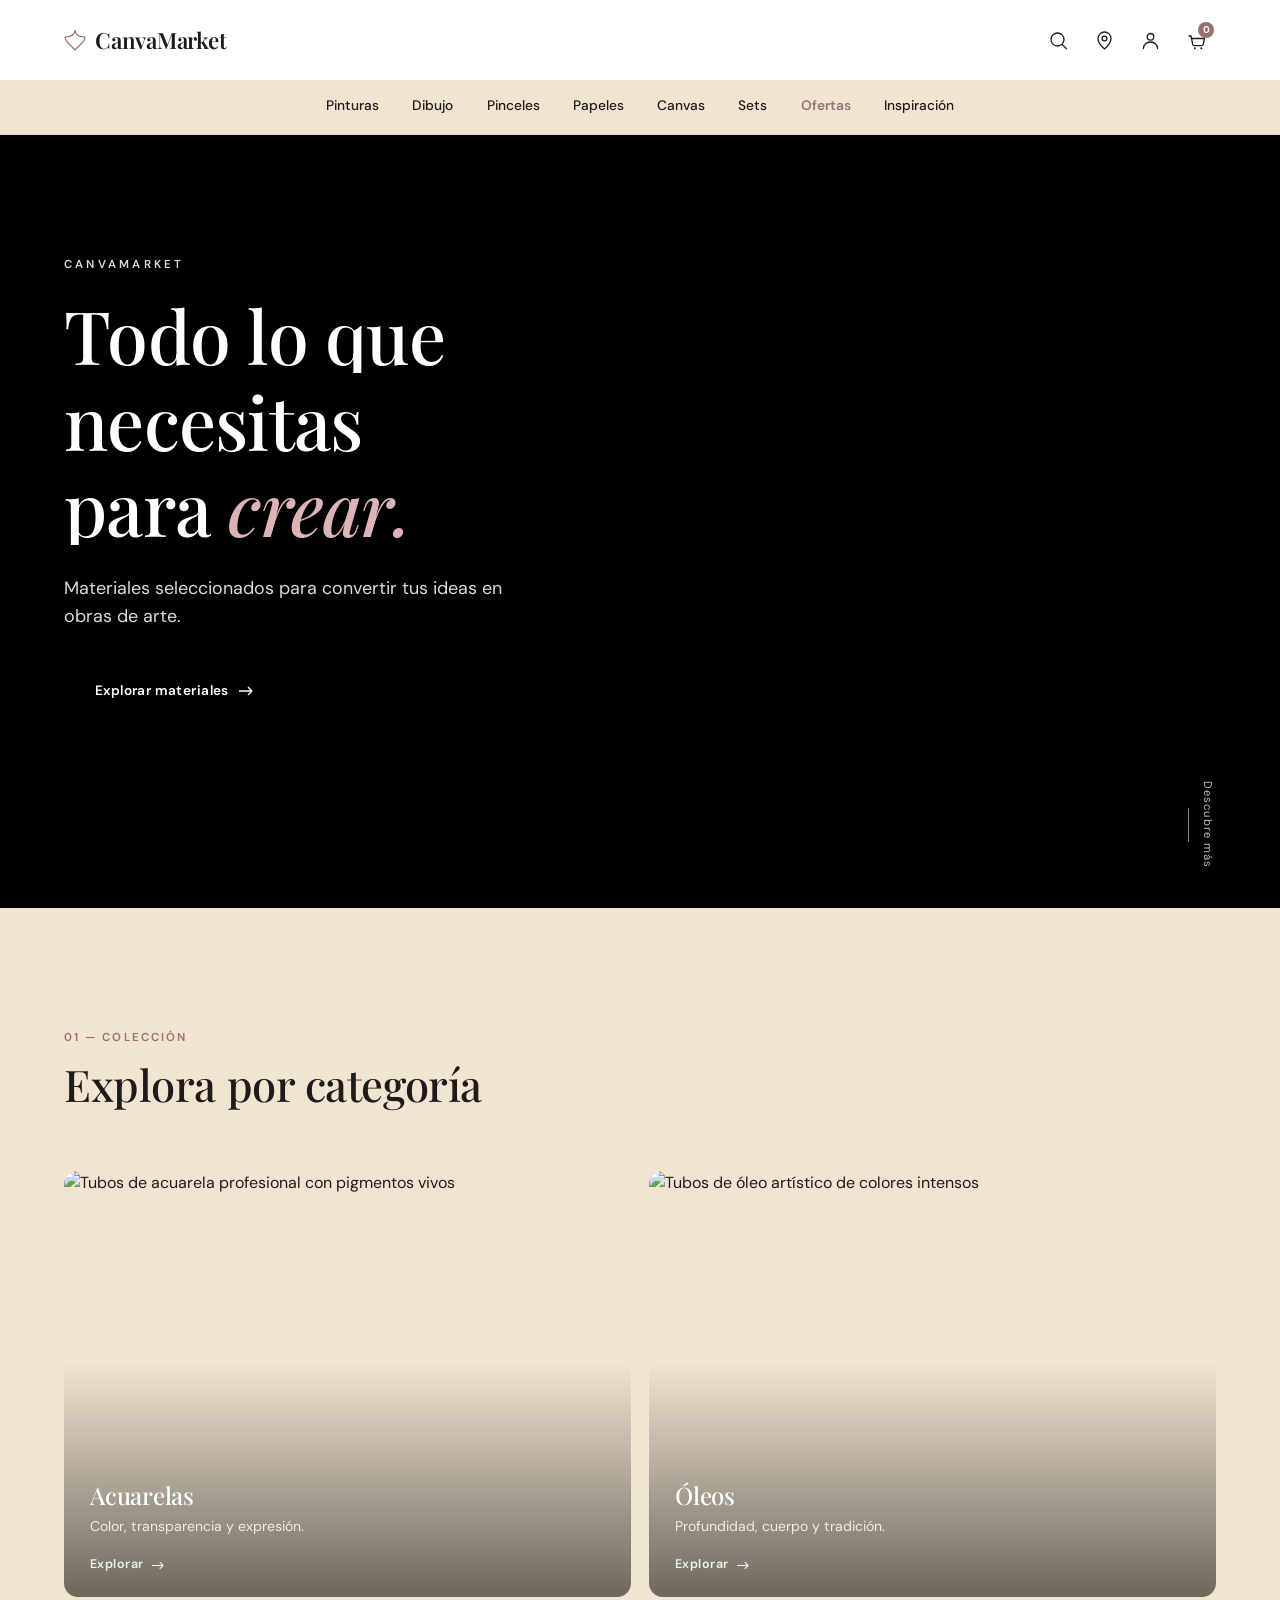
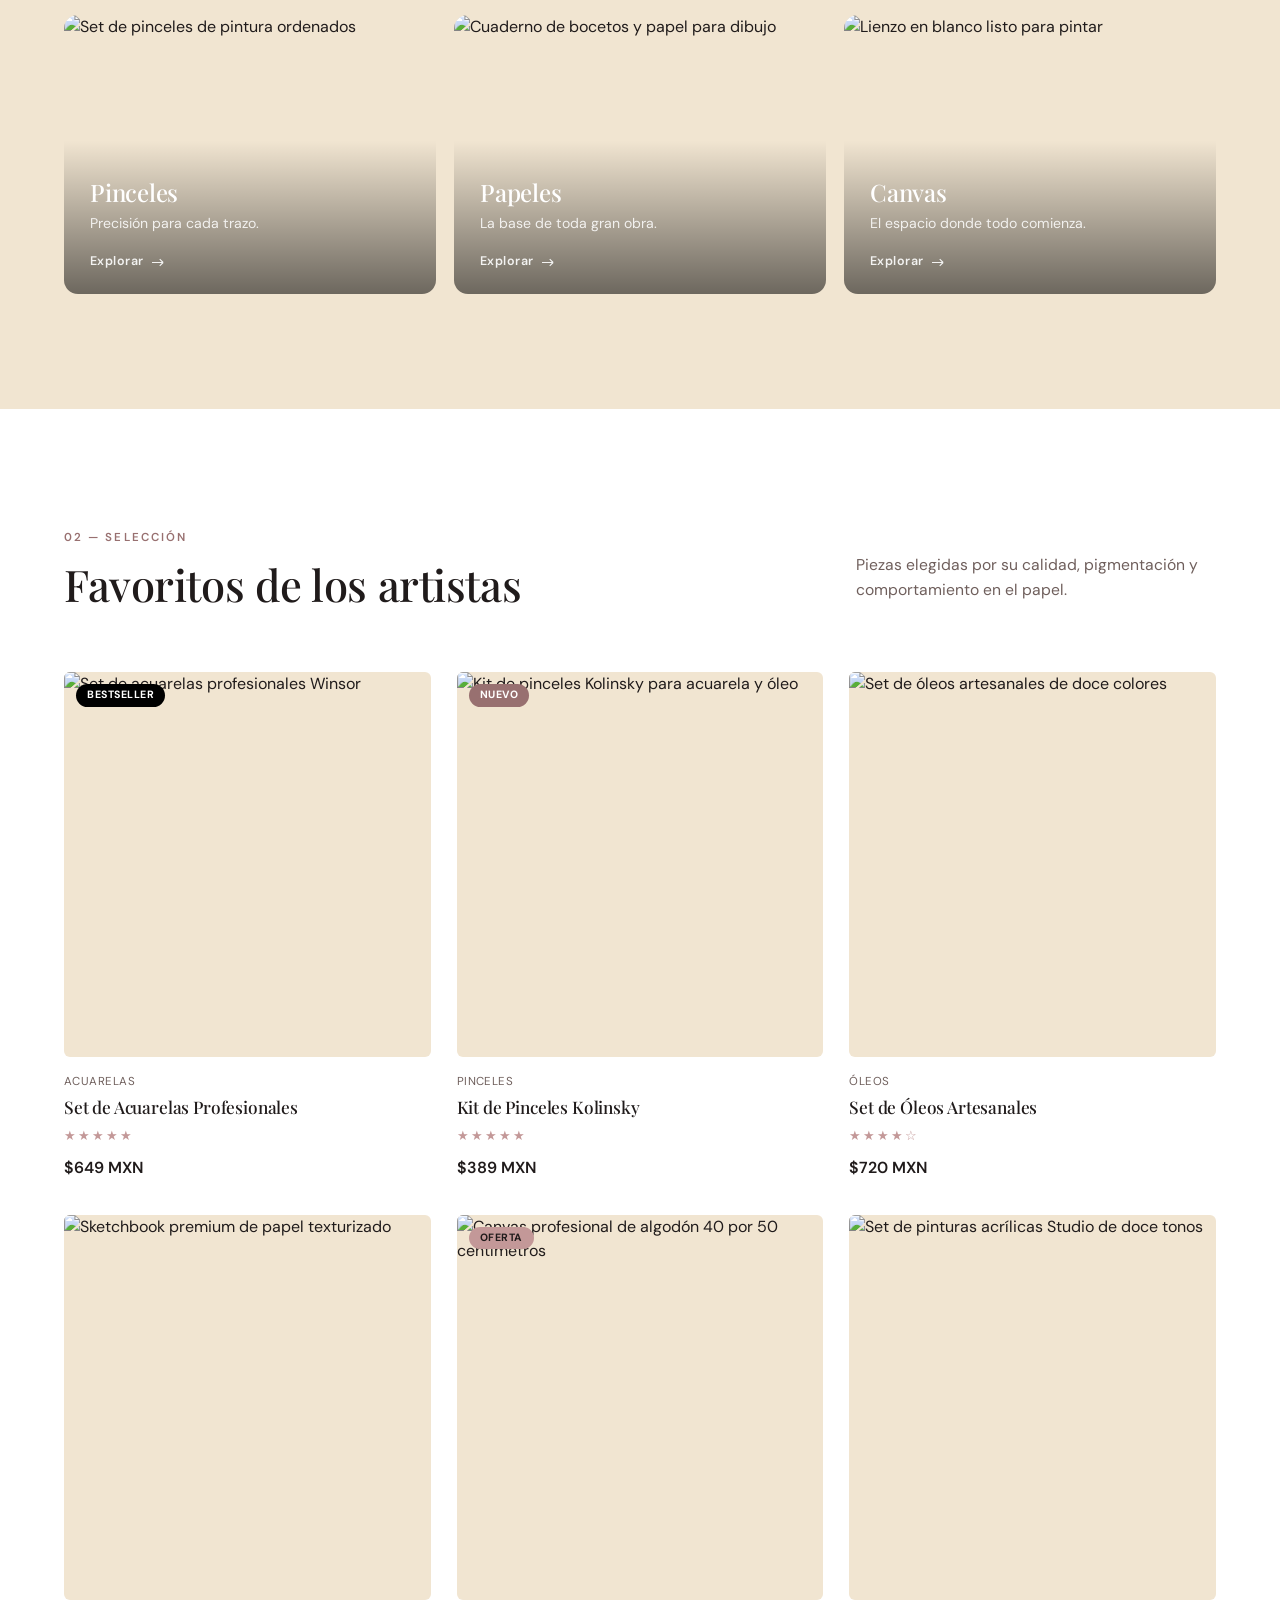
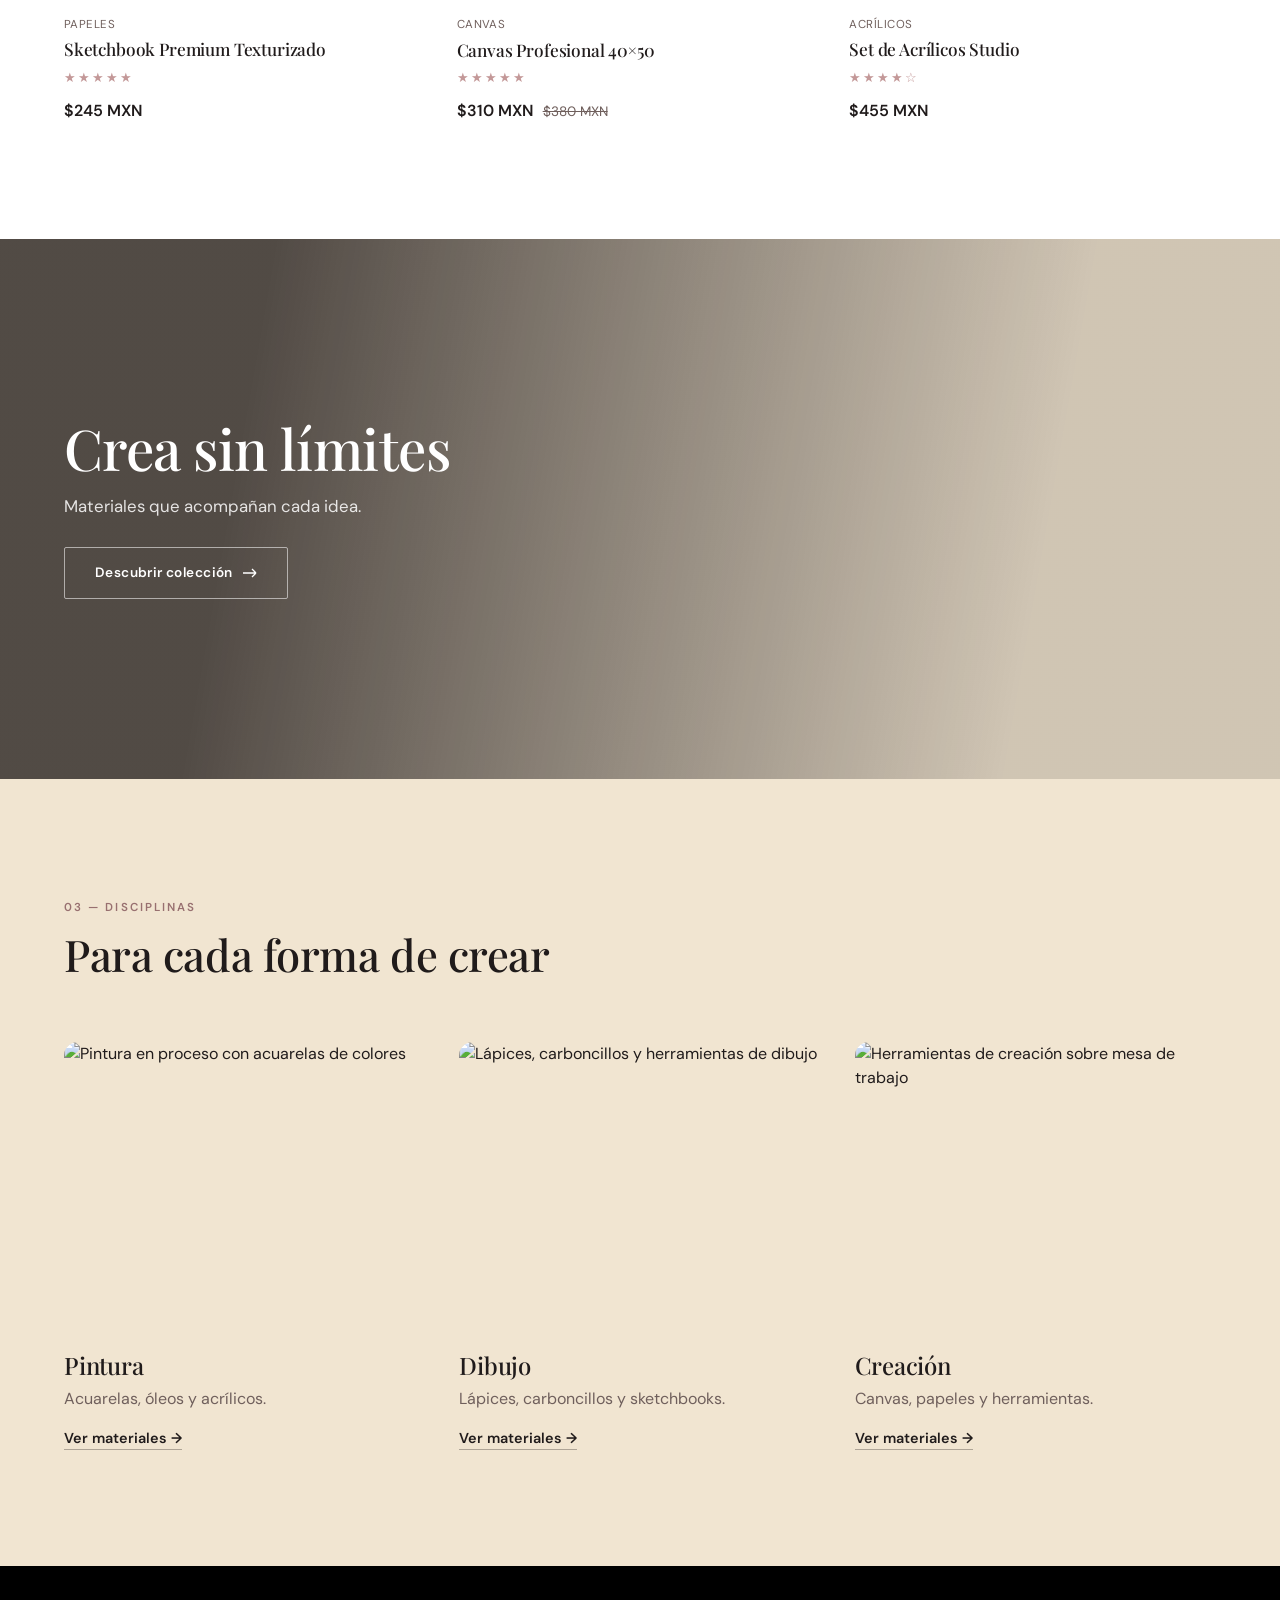
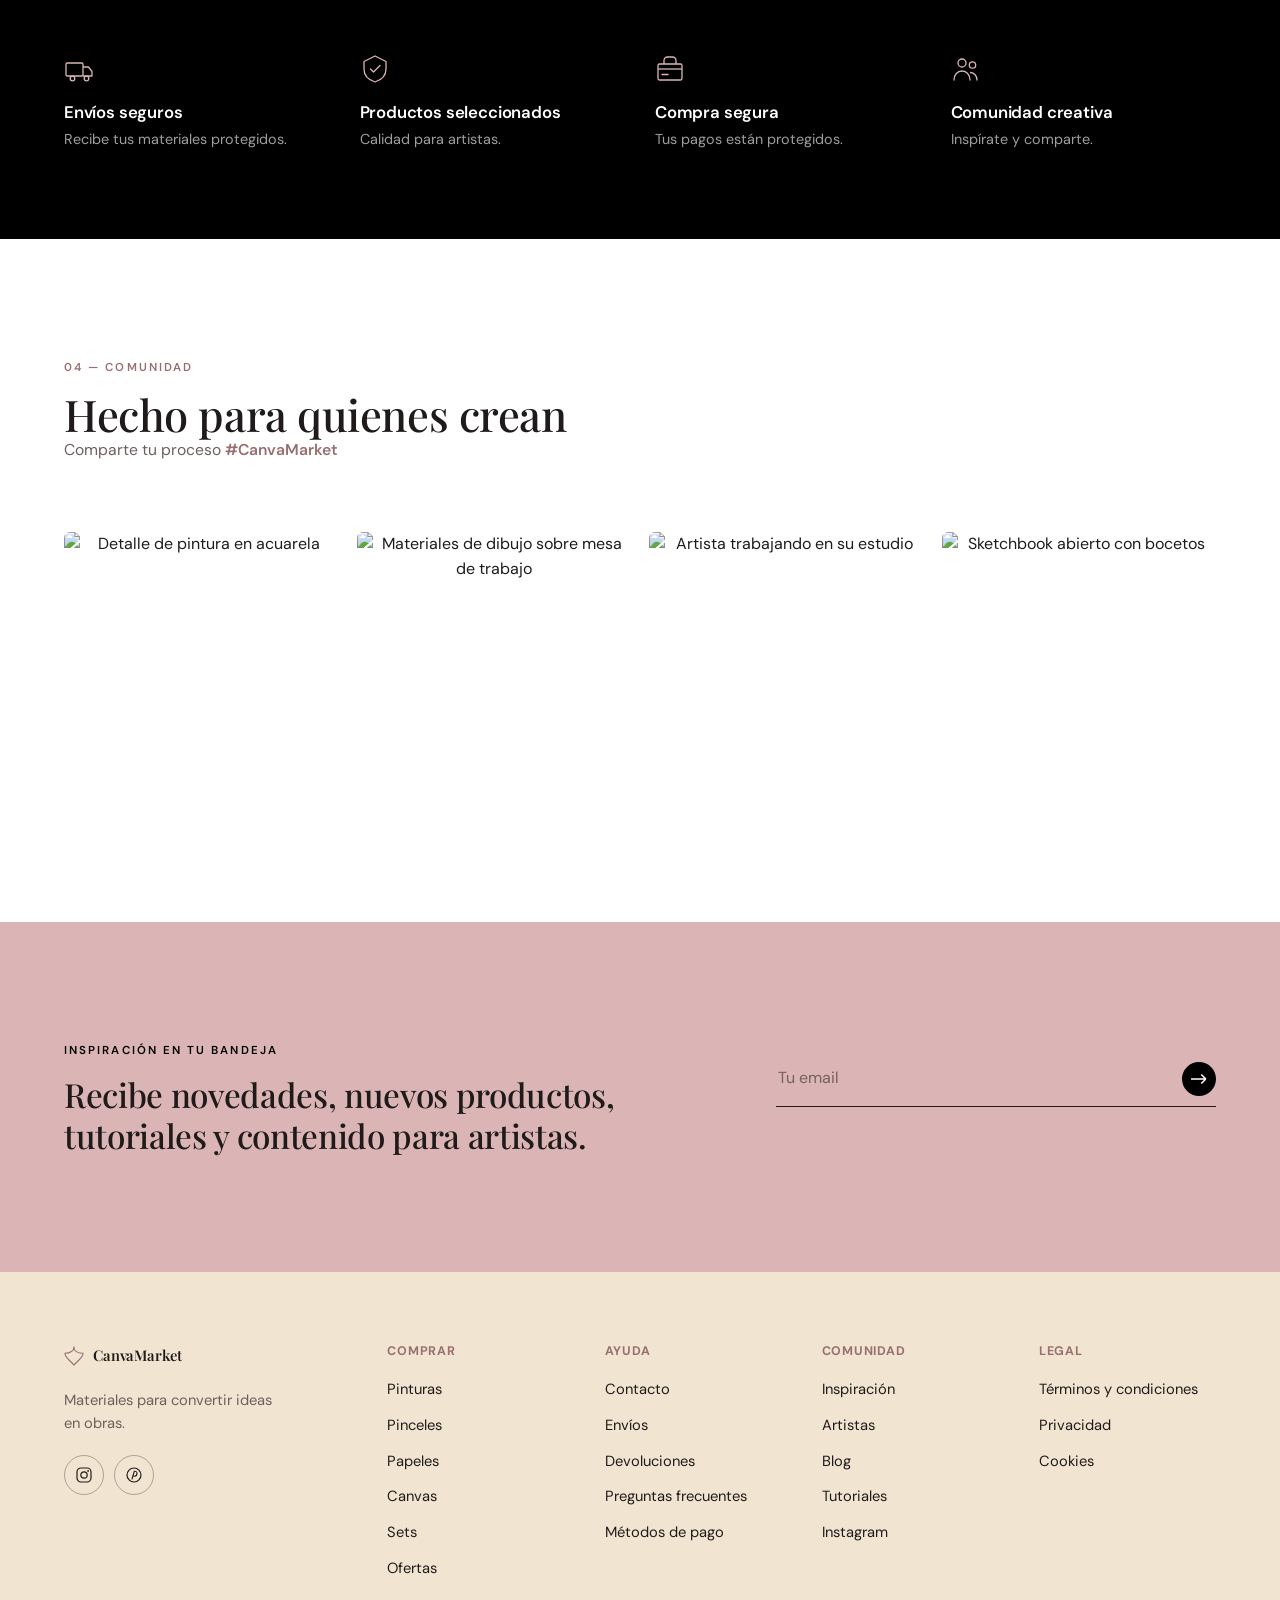
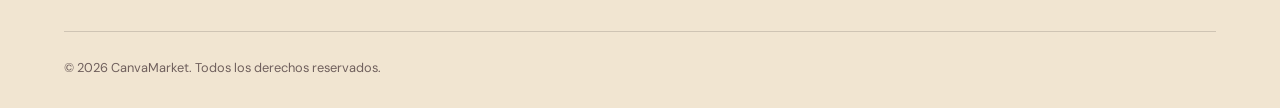
==== templates/html/index.html @ b33f665f "sql" ====
<!DOCTYPE html>
<html lang="es">
<head>
<meta charset="UTF-8">
<meta name="viewport" content="width=device-width, initial-scale=1.0">
<title>CanvaMarket — Materiales para artistas</title>
<meta name="description" content="CanvaMarket, materiales seleccionados para pintores, ilustradores y creativos. Acuarelas, óleos, acrílicos, pinceles, papeles y canvas.">

<link rel="preconnect" href="https://fonts.googleapis.com">
<link rel="preconnect" href="https://fonts.gstatic.com" crossorigin>
<link href="https://fonts.googleapis.com/css2?family=DM+Sans:ital,wght@0,400;0,500;0,600;0,700;1,400&family=Playfair+Display:ital,wght@0,400;0,500;0,600;0,700;1,500&display=swap" rel="stylesheet">
<link rel="preconnect" href="https://images.unsplash.com">

<link rel="stylesheet" href="/static/css/bootstrap.min.css">
<link rel="stylesheet" href="/static/css/all.min.css">
<link rel="stylesheet" href="style.css">

</head>
<body>

<a class="skip-link" href="#main">Saltar al contenido</a>

<!-- ============ HEADER ============ -->
<header class="site-header" id="siteHeader">
  <div class="topbar">
    <div class="container topbar__inner">
      <button class="hamburger" id="hamburgerBtn" aria-label="Abrir menú de navegación" aria-expanded="false" aria-controls="mobileNav">
        <span></span><span></span><span></span>
      </button>

      <a href="#top" class="logo" aria-label="CanvaMarket, ir al inicio">
        <span class="logo__mark" aria-hidden="true">
          <svg width="22" height="22" viewBox="0 0 22 22" fill="none" xmlns="http://www.w3.org/2000/svg">
            <path d="M11 1C11 6 6 8 1 8C1 13 6 15 11 21C16 15 21 13 21 8C16 8 11 6 11 1Z" stroke="currentColor" stroke-width="1.2" stroke-linejoin="round"/>
          </svg>
        </span>
        <span class="logo__text">CanvaMarket</span>
      </a>

      <div class="topbar__actions">
        <button class="icon-btn" id="searchToggle" aria-label="Buscar" aria-expanded="false" aria-controls="searchBar">
          <svg width="19" height="19" viewBox="0 0 19 19" fill="none" xmlns="http://www.w3.org/2000/svg" aria-hidden="true"><circle cx="8.5" cy="8.5" r="6.5" stroke="currentColor" stroke-width="1.3"/><line x1="13.3" y1="13.6" x2="17.5" y2="17.8" stroke="currentColor" stroke-width="1.3" stroke-linecap="round"/></svg>
        </button>
        <button class="icon-btn icon-btn--desktop-only" aria-label="Tiendas cercanas">
          <svg width="19" height="19" viewBox="0 0 19 19" fill="none" xmlns="http://www.w3.org/2000/svg" aria-hidden="true"><path d="M9.5 18C9.5 18 16 12.4 16 7.5C16 3.9 13.1 1 9.5 1C5.9 1 3 3.9 3 7.5C3 12.4 9.5 18 9.5 18Z" stroke="currentColor" stroke-width="1.3"/><circle cx="9.5" cy="7.5" r="2.4" stroke="currentColor" stroke-width="1.3"/></svg>
        </button>
        <button class="icon-btn" aria-label="Mi cuenta">
          <svg width="19" height="19" viewBox="0 0 19 19" fill="none" xmlns="http://www.w3.org/2000/svg" aria-hidden="true"><circle cx="9.5" cy="5.8" r="3.3" stroke="currentColor" stroke-width="1.3"/><path d="M2.5 17.5C2.5 13.6 5.6 11 9.5 11C13.4 11 16.5 13.6 16.5 17.5" stroke="currentColor" stroke-width="1.3" stroke-linecap="round"/></svg>
        </button>
        <button class="icon-btn icon-btn--cart" id="cartBtn" aria-label="Carrito de compras, 0 productos">
          <svg width="19" height="19" viewBox="0 0 19 19" fill="none" xmlns="http://www.w3.org/2000/svg" aria-hidden="true"><path d="M2 5H4L5.7 13.4C5.85 14.15 6.5 14.7 7.28 14.7H14.6C15.35 14.7 16 14.17 16.17 13.44L17.5 7.5H4.6" stroke="currentColor" stroke-width="1.3" stroke-linecap="round" stroke-linejoin="round"/><circle cx="7.8" cy="17.3" r="1" fill="currentColor"/><circle cx="14.3" cy="17.3" r="1" fill="currentColor"/></svg>
          <span class="cart-badge" id="cartBadge">0</span>
        </button>
      </div>
    </div>

    <div class="search-bar" id="searchBar">
      <div class="container">
        <form role="search" class="search-bar__form">
          <svg width="17" height="17" viewBox="0 0 19 19" fill="none" xmlns="http://www.w3.org/2000/svg" aria-hidden="true"><circle cx="8.5" cy="8.5" r="6.5" stroke="currentColor" stroke-width="1.3"/><line x1="13.3" y1="13.6" x2="17.5" y2="17.8" stroke="currentColor" stroke-width="1.3" stroke-linecap="round"/></svg>
          <input type="search" placeholder="Buscar acuarelas, pinceles, sketchbooks…" aria-label="Buscar productos">
        </form>
      </div>
    </div>
  </div>

  <nav class="main-nav" aria-label="Navegación principal">
    <div class="container main-nav__inner">
      <ul class="main-nav__list">
        <li><a href="#categorias" class="nav-link">Pinturas</a></li>
        <li><a href="#formas" class="nav-link">Dibujo</a></li>
        <li><a href="#productos" class="nav-link">Pinceles</a></li>
        <li><a href="#formas" class="nav-link">Papeles</a></li>
        <li><a href="#categorias" class="nav-link">Canvas</a></li>
        <li><a href="#productos" class="nav-link">Sets</a></li>
        <li><a href="#productos" class="nav-link nav-link--accent">Ofertas</a></li>
        <li><a href="#comunidad" class="nav-link">Inspiración</a></li>
      </ul>
    </div>
  </nav>
</header>

<!-- ============ MOBILE NAV ============ -->
<div class="mobile-nav" id="mobileNav" aria-hidden="true">
  <div class="mobile-nav__header">
    <a href="#top" class="logo logo--mobile">
      <span class="logo__mark" aria-hidden="true">
        <svg width="20" height="20" viewBox="0 0 22 22" fill="none" xmlns="http://www.w3.org/2000/svg"><path d="M11 1C11 6 6 8 1 8C1 13 6 15 11 21C16 15 21 13 21 8C16 8 11 6 11 1Z" stroke="currentColor" stroke-width="1.2" stroke-linejoin="round"/></svg>
      </span>
      <span class="logo__text">CanvaMarket</span>
    </a>
    <button class="icon-btn" id="mobileNavClose" aria-label="Cerrar menú">
      <svg width="18" height="18" viewBox="0 0 18 18" fill="none" xmlns="http://www.w3.org/2000/svg" aria-hidden="true"><line x1="1" y1="1" x2="17" y2="17" stroke="currentColor" stroke-width="1.4"/><line x1="17" y1="1" x2="1" y2="17" stroke="currentColor" stroke-width="1.4"/></svg>
    </button>
  </div>
  <ul class="mobile-nav__list">
    <li><a href="#categorias">Pinturas</a></li>
    <li><a href="#formas">Dibujo</a></li>
    <li><a href="#productos">Pinceles</a></li>
    <li><a href="#formas">Papeles</a></li>
    <li><a href="#categorias">Canvas</a></li>
    <li><a href="#productos">Sets</a></li>
    <li><a href="#productos">Ofertas</a></li>
    <li><a href="#comunidad">Inspiración</a></li>
  </ul>
  <div class="mobile-nav__footer">
    <a href="#" class="icon-text-link">Mi cuenta</a>
    <a href="#" class="icon-text-link">Tiendas</a>
  </div>
</div>
<div class="mobile-nav-overlay" id="mobileNavOverlay"></div>

<main id="main">

  <!-- ============ HERO ============ -->
  <section class="hero" id="top" aria-label="Presentación">
    <div class="hero__media" id="heroMedia">
      <img
        id="heroImg"
        src="https://images.unsplash.com/photo-1513364776144-60967b0f800f?q=80&w=1600&auto=format&fit=crop"
        alt="Paleta de acuarelas profesionales con pigmentos de colores"
        loading="eager"
        fetchpriority="high">
      <div class="hero__media-overlay"></div>
    </div>

    <div class="hero__content">
      <span class="eyebrow reveal-item" data-reveal="1">CANVAMARKET</span>
      <h1 class="hero__title">
        <span class="reveal-word">Todo</span> <span class="reveal-word">lo</span> <span class="reveal-word">que</span> <span class="reveal-word">necesitas</span><br>
        <span class="reveal-word">para</span> <span class="reveal-word reveal-word--accent">crear.</span>
      </h1>
      <p class="hero__desc reveal-item" data-reveal="2">Materiales seleccionados para convertir tus ideas en obras de arte.</p>
      <a href="#productos" class="btn btn--primary reveal-item" data-reveal="3">
        Explorar materiales
        <svg width="14" height="10" viewBox="0 0 14 10" fill="none" xmlns="http://www.w3.org/2000/svg" aria-hidden="true"><path d="M0 5H13M13 5L9 1M13 5L9 9" stroke="currentColor" stroke-width="1.3"/></svg>
      </a>
    </div>

    <div class="hero__scroll-cue" aria-hidden="true">
      <span></span>
      <p>Descubre más</p>
    </div>
  </section>

  <!-- ============ CATEGORÍAS ============ -->
  <section class="categories" id="categorias" aria-labelledby="categories-title">
    <div class="container">
      <div class="section-heading reveal-on-scroll">
        <span class="section-eyebrow">01 — Colección</span>
        <h2 id="categories-title" class="section-title">Explora por categoría</h2>
      </div>

      <div class="categories-grid">
        <a href="#productos" class="category-card category-card--large reveal-on-scroll">
          <img src="https://images.unsplash.com/photo-1541961017774-22349e4a1262?q=80&w=1200&auto=format&fit=crop" alt="Tubos de acuarela profesional con pigmentos vivos" loading="lazy" decoding="async">
          <div class="category-card__content">
            <h3>Acuarelas</h3>
            <p>Color, transparencia y expresión.</p>
            <span class="category-card__link">Explorar <svg width="12" height="9" viewBox="0 0 14 10" fill="none" xmlns="http://www.w3.org/2000/svg" aria-hidden="true"><path d="M0 5H13M13 5L9 1M13 5L9 9" stroke="currentColor" stroke-width="1.3"/></svg></span>
          </div>
        </a>

        <a href="#productos" class="category-card category-card--large reveal-on-scroll">
          <img src="https://images.unsplash.com/photo-1587614382346-4ec70e388b28?q=80&w=1200&auto=format&fit=crop" alt="Tubos de óleo artístico de colores intensos" loading="lazy" decoding="async">
          <div class="category-card__content">
            <h3>Óleos</h3>
            <p>Profundidad, cuerpo y tradición.</p>
            <span class="category-card__link">Explorar <svg width="12" height="9" viewBox="0 0 14 10" fill="none" xmlns="http://www.w3.org/2000/svg" aria-hidden="true"><path d="M0 5H13M13 5L9 1M13 5L9 9" stroke="currentColor" stroke-width="1.3"/></svg></span>
          </div>
        </a>

        <a href="#productos" class="category-card category-card--small reveal-on-scroll">
          <img src="https://images.unsplash.com/photo-1519681393784-d120267933ba?q=80&w=900&auto=format&fit=crop" alt="Set de pinceles de pintura ordenados" loading="lazy" decoding="async">
          <div class="category-card__content">
            <h3>Pinceles</h3>
            <p>Precisión para cada trazo.</p>
            <span class="category-card__link">Explorar <svg width="12" height="9" viewBox="0 0 14 10" fill="none" xmlns="http://www.w3.org/2000/svg" aria-hidden="true"><path d="M0 5H13M13 5L9 1M13 5L9 9" stroke="currentColor" stroke-width="1.3"/></svg></span>
          </div>
        </a>

        <a href="#productos" class="category-card category-card--small reveal-on-scroll">
          <img src="https://images.unsplash.com/photo-1544967082-d9d25d867d66?q=80&w=900&auto=format&fit=crop" alt="Cuaderno de bocetos y papel para dibujo" loading="lazy" decoding="async">
          <div class="category-card__content">
            <h3>Papeles</h3>
            <p>La base de toda gran obra.</p>
            <span class="category-card__link">Explorar <svg width="12" height="9" viewBox="0 0 14 10" fill="none" xmlns="http://www.w3.org/2000/svg" aria-hidden="true"><path d="M0 5H13M13 5L9 1M13 5L9 9" stroke="currentColor" stroke-width="1.3"/></svg></span>
          </div>
        </a>

        <a href="#productos" class="category-card category-card--small reveal-on-scroll">
          <img src="https://images.unsplash.com/photo-1547333590-47fae5f58d21?q=80&w=900&auto=format&fit=crop" alt="Lienzo en blanco listo para pintar" loading="lazy" decoding="async">
          <div class="category-card__content">
            <h3>Canvas</h3>
            <p>El espacio donde todo comienza.</p>
            <span class="category-card__link">Explorar <svg width="12" height="9" viewBox="0 0 14 10" fill="none" xmlns="http://www.w3.org/2000/svg" aria-hidden="true"><path d="M0 5H13M13 5L9 1M13 5L9 9" stroke="currentColor" stroke-width="1.3"/></svg></span>
          </div>
        </a>
      </div>
    </div>
  </section>

  <!-- ============ PRODUCTOS DESTACADOS ============ -->
  <section class="featured" id="productos" aria-labelledby="featured-title">
    <div class="container">
      <div class="section-heading section-heading--split reveal-on-scroll">
        <div>
          <span class="section-eyebrow">02 — Selección</span>
          <h2 id="featured-title" class="section-title">Favoritos de los artistas</h2>
        </div>
        <p class="section-heading__desc">Piezas elegidas por su calidad, pigmentación y comportamiento en el papel.</p>
      </div>

      <ul class="product-grid" id="productGrid">

        <li class="product-card reveal-on-scroll">
          <div class="product-card__media">
            <span class="badge badge--bestseller">Bestseller</span>
            <img src="https://images.unsplash.com/photo-1513364776144-60967b0f800f?q=80&w=900&auto=format&fit=crop" alt="Set de acuarelas profesionales Winsor" loading="lazy" decoding="async">
            <button class="btn-add" data-product="Set de Acuarelas Profesionales" data-price="649">
              Agregar al carrito
            </button>
          </div>
          <div class="product-card__body">
            <span class="product-card__category">Acuarelas</span>
            <h3 class="product-card__name">Set de Acuarelas Profesionales</h3>
            <div class="product-card__rating" aria-label="Calificación 5 de 5">★★★★★</div>
            <div class="product-card__price">
              <span class="price">$649 MXN</span>
            </div>
          </div>
        </li>

        <li class="product-card reveal-on-scroll">
          <div class="product-card__media">
            <span class="badge badge--new">Nuevo</span>
            <img src="https://images.unsplash.com/photo-1519681393784-d120267933ba?q=80&w=900&auto=format&fit=crop" alt="Kit de pinceles Kolinsky para acuarela y óleo" loading="lazy" decoding="async">
            <button class="btn-add" data-product="Kit de Pinceles Kolinsky" data-price="389">
              Agregar al carrito
            </button>
          </div>
          <div class="product-card__body">
            <span class="product-card__category">Pinceles</span>
            <h3 class="product-card__name">Kit de Pinceles Kolinsky</h3>
            <div class="product-card__rating" aria-label="Calificación 5 de 5">★★★★★</div>
            <div class="product-card__price">
              <span class="price">$389 MXN</span>
            </div>
          </div>
        </li>

        <li class="product-card reveal-on-scroll">
          <div class="product-card__media">
            <img src="https://images.unsplash.com/photo-1587614382346-4ec70e388b28?q=80&w=900&auto=format&fit=crop" alt="Set de óleos artesanales de doce colores" loading="lazy" decoding="async">
            <button class="btn-add" data-product="Set de Óleos Artesanales" data-price="720">
              Agregar al carrito
            </button>
          </div>
          <div class="product-card__body">
            <span class="product-card__category">Óleos</span>
            <h3 class="product-card__name">Set de Óleos Artesanales</h3>
            <div class="product-card__rating" aria-label="Calificación 4 de 5">★★★★☆</div>
            <div class="product-card__price">
              <span class="price">$720 MXN</span>
            </div>
          </div>
        </li>

        <li class="product-card reveal-on-scroll">
          <div class="product-card__media">
            <img src="https://images.unsplash.com/photo-1544967082-d9d25d867d66?q=80&w=900&auto=format&fit=crop" alt="Sketchbook premium de papel texturizado" loading="lazy" decoding="async">
            <button class="btn-add" data-product="Sketchbook Premium" data-price="245">
              Agregar al carrito
            </button>
          </div>
          <div class="product-card__body">
            <span class="product-card__category">Papeles</span>
            <h3 class="product-card__name">Sketchbook Premium Texturizado</h3>
            <div class="product-card__rating" aria-label="Calificación 5 de 5">★★★★★</div>
            <div class="product-card__price">
              <span class="price">$245 MXN</span>
            </div>
          </div>
        </li>

        <li class="product-card reveal-on-scroll">
          <div class="product-card__media">
            <span class="badge badge--sale">Oferta</span>
            <img src="https://images.unsplash.com/photo-1547333590-47fae5f58d21?q=80&w=900&auto=format&fit=crop" alt="Canvas profesional de algodón 40 por 50 centímetros" loading="lazy" decoding="async">
            <button class="btn-add" data-product="Canvas Profesional 40x50" data-price="310">
              Agregar al carrito
            </button>
          </div>
          <div class="product-card__body">
            <span class="product-card__category">Canvas</span>
            <h3 class="product-card__name">Canvas Profesional 40×50</h3>
            <div class="product-card__rating" aria-label="Calificación 5 de 5">★★★★★</div>
            <div class="product-card__price">
              <span class="price">$310 MXN</span>
              <span class="price price--old">$380 MXN</span>
            </div>
          </div>
        </li>

        <li class="product-card reveal-on-scroll">
          <div class="product-card__media">
            <img src="https://images.unsplash.com/photo-1541961017774-22349e4a1262?q=80&w=900&auto=format&fit=crop" alt="Set de pinturas acrílicas Studio de doce tonos" loading="lazy" decoding="async">
            <button class="btn-add" data-product="Set de Acrílicos Studio" data-price="455">
              Agregar al carrito
            </button>
          </div>
          <div class="product-card__body">
            <span class="product-card__category">Acrílicos</span>
            <h3 class="product-card__name">Set de Acrílicos Studio</h3>
            <div class="product-card__rating" aria-label="Calificación 4 de 5">★★★★☆</div>
            <div class="product-card__price">
              <span class="price">$455 MXN</span>
            </div>
          </div>
        </li>

      </ul>
    </div>
  </section>

  <!-- ============ BANNER EDITORIAL ============ -->
  <section class="editorial-banner" aria-label="Campaña Crea sin límites">
    <div class="editorial-banner__media" id="editorialMedia">
      <img src="https://images.unsplash.com/photo-1522069169874-c58ec4b76be5?q=80&w=1800&auto=format&fit=crop" alt="Artista pintando en un estudio con luz natural" loading="lazy" decoding="async">
    </div>
    <div class="editorial-banner__overlay"></div>
    <div class="editorial-banner__content reveal-on-scroll">
      <h2>Crea sin límites</h2>
      <p>Materiales que acompañan cada idea.</p>
      <a href="#productos" class="btn btn--ghost-light">
        Descubrir colección
        <svg width="14" height="10" viewBox="0 0 14 10" fill="none" xmlns="http://www.w3.org/2000/svg" aria-hidden="true"><path d="M0 5H13M13 5L9 1M13 5L9 9" stroke="currentColor" stroke-width="1.3"/></svg>
      </a>
    </div>
  </section>

  <!-- ============ PARA CADA FORMA DE CREAR ============ -->
  <section class="ways" id="formas" aria-labelledby="ways-title">
    <div class="container">
      <div class="section-heading reveal-on-scroll">
        <span class="section-eyebrow">03 — Disciplinas</span>
        <h2 id="ways-title" class="section-title">Para cada forma de crear</h2>
      </div>

      <div class="ways-grid">
        <article class="way-card reveal-on-scroll">
          <div class="way-card__media">
            <img src="https://images.unsplash.com/photo-1579762593175-20226054cad0?q=80&w=1000&auto=format&fit=crop" alt="Pintura en proceso con acuarelas de colores" loading="lazy" decoding="async">
          </div>
          <h3>Pintura</h3>
          <p>Acuarelas, óleos y acrílicos.</p>
          <a href="#productos" class="text-link">Ver materiales →</a>
        </article>

        <article class="way-card reveal-on-scroll">
          <div class="way-card__media">
            <img src="https://images.unsplash.com/photo-1460661419201-fd4cecdf8a8b?q=80&w=1000&auto=format&fit=crop" alt="Lápices, carboncillos y herramientas de dibujo" loading="lazy" decoding="async">
          </div>
          <h3>Dibujo</h3>
          <p>Lápices, carboncillos y sketchbooks.</p>
          <a href="#productos" class="text-link">Ver materiales →</a>
        </article>

        <article class="way-card reveal-on-scroll">
          <div class="way-card__media">
            <img src="https://images.unsplash.com/photo-1583912267550-d6c2ac3196c0?q=80&w=1000&auto=format&fit=crop" alt="Herramientas de creación sobre mesa de trabajo" loading="lazy" decoding="async">
          </div>
          <h3>Creación</h3>
          <p>Canvas, papeles y herramientas.</p>
          <a href="#productos" class="text-link">Ver materiales →</a>
        </article>
      </div>
    </div>
  </section>

  <!-- ============ BENEFICIOS ============ -->
  <section class="benefits" aria-label="Beneficios de comprar en CanvaMarket">
    <div class="container">
      <ul class="benefits-grid">
        <li class="benefit-item reveal-on-scroll">
          <span class="benefit-item__icon" aria-hidden="true">
            <svg width="30" height="30" viewBox="0 0 30 30" fill="none" xmlns="http://www.w3.org/2000/svg"><rect x="2" y="9" width="17" height="13" rx="1.2" stroke="currentColor" stroke-width="1.3"/><path d="M19 13H24.5L28 17.5V22H19" stroke="currentColor" stroke-width="1.3" stroke-linejoin="round"/><circle cx="8.5" cy="24.5" r="2.3" stroke="currentColor" stroke-width="1.3"/><circle cx="22.5" cy="24.5" r="2.3" stroke="currentColor" stroke-width="1.3"/></svg>
          </span>
          <h3>Envíos seguros</h3>
          <p>Recibe tus materiales protegidos.</p>
        </li>
        <li class="benefit-item reveal-on-scroll">
          <span class="benefit-item__icon" aria-hidden="true">
            <svg width="30" height="30" viewBox="0 0 30 30" fill="none" xmlns="http://www.w3.org/2000/svg"><path d="M15 2L26 7.5V15C26 21.5 21.2 26 15 28C8.8 26 4 21.5 4 15V7.5L15 2Z" stroke="currentColor" stroke-width="1.3" stroke-linejoin="round"/><path d="M10.5 15L13.5 18L20 11.5" stroke="currentColor" stroke-width="1.3" stroke-linecap="round" stroke-linejoin="round"/></svg>
          </span>
          <h3>Productos seleccionados</h3>
          <p>Calidad para artistas.</p>
        </li>
        <li class="benefit-item reveal-on-scroll">
          <span class="benefit-item__icon" aria-hidden="true">
            <svg width="30" height="30" viewBox="0 0 30 30" fill="none" xmlns="http://www.w3.org/2000/svg"><rect x="3" y="10" width="24" height="16" rx="1.5" stroke="currentColor" stroke-width="1.3"/><line x1="3" y1="15" x2="27" y2="15" stroke="currentColor" stroke-width="1.3"/><line x1="7" y1="20.5" x2="13" y2="20.5" stroke="currentColor" stroke-width="1.3" stroke-linecap="round"/><path d="M9 10V6.5C9 4.6 10.6 3 12.5 3H17.5C19.4 3 21 4.6 21 6.5V10" stroke="currentColor" stroke-width="1.3"/></svg>
          </span>
          <h3>Compra segura</h3>
          <p>Tus pagos están protegidos.</p>
        </li>
        <li class="benefit-item reveal-on-scroll">
          <span class="benefit-item__icon" aria-hidden="true">
            <svg width="30" height="30" viewBox="0 0 30 30" fill="none" xmlns="http://www.w3.org/2000/svg"><circle cx="11" cy="9" r="4" stroke="currentColor" stroke-width="1.3"/><circle cx="21.5" cy="11" r="3.2" stroke="currentColor" stroke-width="1.3"/><path d="M3 26C3 20.5 6.6 17 11 17C15.4 17 19 20.5 19 26" stroke="currentColor" stroke-width="1.3" stroke-linecap="round"/><path d="M19.5 18.5C23.2 18.7 26 21.7 26 26" stroke="currentColor" stroke-width="1.3" stroke-linecap="round"/></svg>
          </span>
          <h3>Comunidad creativa</h3>
          <p>Inspírate y comparte.</p>
        </li>
      </ul>
    </div>
  </section>

  <!-- ============ COMUNIDAD ============ -->
  <section class="community" id="comunidad" aria-labelledby="community-title">
    <div class="container">
      <div class="section-heading reveal-on-scroll">
        <span class="section-eyebrow">04 — Comunidad</span>
        <h2 id="community-title" class="section-title">Hecho para quienes crean</h2>
        <p class="section-heading__desc">Comparte tu proceso <span class="hashtag">#CanvaMarket</span></p>
      </div>

      <div class="community-grid">
        <button class="community-item reveal-on-scroll" type="button" aria-label="Ver publicación de arte destacada">
          <img src="https://images.unsplash.com/photo-1579762593175-20226054cad0?q=80&w=700&auto=format&fit=crop" alt="Detalle de pintura en acuarela" loading="lazy" decoding="async">
          <span class="community-item__overlay"><svg width="20" height="18" viewBox="0 0 20 18" fill="none" xmlns="http://www.w3.org/2000/svg" aria-hidden="true"><path d="M10 17C10 17 1 11.5 1 5.8C1 2.6 3.4 1 5.8 1C7.6 1 9.2 2 10 3.6C10.8 2 12.4 1 14.2 1C16.6 1 19 2.6 19 5.8C19 11.5 10 17 10 17Z" fill="currentColor"/></svg></span>
        </button>
        <button class="community-item reveal-on-scroll" type="button" aria-label="Ver publicación de arte destacada">
          <img src="https://images.unsplash.com/photo-1544967082-d9d25d867d66?q=80&w=700&auto=format&fit=crop" alt="Materiales de dibujo sobre mesa de trabajo" loading="lazy" decoding="async">
          <span class="community-item__overlay"><svg width="20" height="18" viewBox="0 0 20 18" fill="none" xmlns="http://www.w3.org/2000/svg" aria-hidden="true"><path d="M10 17C10 17 1 11.5 1 5.8C1 2.6 3.4 1 5.8 1C7.6 1 9.2 2 10 3.6C10.8 2 12.4 1 14.2 1C16.6 1 19 2.6 19 5.8C19 11.5 10 17 10 17Z" fill="currentColor"/></svg></span>
        </button>
        <button class="community-item reveal-on-scroll" type="button" aria-label="Ver publicación de arte destacada">
          <img src="https://images.unsplash.com/photo-1522069169874-c58ec4b76be5?q=80&w=700&auto=format&fit=crop" alt="Artista trabajando en su estudio" loading="lazy" decoding="async">
          <span class="community-item__overlay"><svg width="20" height="18" viewBox="0 0 20 18" fill="none" xmlns="http://www.w3.org/2000/svg" aria-hidden="true"><path d="M10 17C10 17 1 11.5 1 5.8C1 2.6 3.4 1 5.8 1C7.6 1 9.2 2 10 3.6C10.8 2 12.4 1 14.2 1C16.6 1 19 2.6 19 5.8C19 11.5 10 17 10 17Z" fill="currentColor"/></svg></span>
        </button>
        <button class="community-item reveal-on-scroll" type="button" aria-label="Ver publicación de arte destacada">
          <img src="https://images.unsplash.com/photo-1583912267550-d6c2ac3196c0?q=80&w=700&auto=format&fit=crop" alt="Sketchbook abierto con bocetos" loading="lazy" decoding="async">
          <span class="community-item__overlay"><svg width="20" height="18" viewBox="0 0 20 18" fill="none" xmlns="http://www.w3.org/2000/svg" aria-hidden="true"><path d="M10 17C10 17 1 11.5 1 5.8C1 2.6 3.4 1 5.8 1C7.6 1 9.2 2 10 3.6C10.8 2 12.4 1 14.2 1C16.6 1 19 2.6 19 5.8C19 11.5 10 17 10 17Z" fill="currentColor"/></svg></span>
        </button>
      </div>
    </div>
  </section>

  <!-- ============ NEWSLETTER ============ -->
  <section class="newsletter" aria-labelledby="newsletter-title">
    <div class="container newsletter__inner reveal-on-scroll">
      <div class="newsletter__text">
        <span class="section-eyebrow section-eyebrow--dark">Inspiración en tu bandeja</span>
        <h2 id="newsletter-title">Recibe novedades, nuevos productos, tutoriales y contenido para artistas.</h2>
      </div>
      <form class="newsletter__form" id="newsletterForm" novalidate>
        <label for="newsletterEmail" class="visually-hidden">Correo electrónico</label>
        <div class="newsletter__field">
          <input type="email" id="newsletterEmail" name="email" placeholder="Tu email" autocomplete="email" required>
          <button type="submit" aria-label="Suscribirme">
            <svg width="16" height="12" viewBox="0 0 14 10" fill="none" xmlns="http://www.w3.org/2000/svg" aria-hidden="true"><path d="M0 5H13M13 5L9 1M13 5L9 9" stroke="currentColor" stroke-width="1.3"/></svg>
          </button>
        </div>
        <p class="newsletter__msg" id="newsletterMsg" role="status" aria-live="polite"></p>
      </form>
    </div>
  </section>

</main>

<!-- ============ FOOTER ============ -->
<footer class="site-footer">
  <div class="container">
    <div class="footer-grid">
      <div class="footer-col footer-col--brand">
        <a href="#top" class="logo">
          <span class="logo__mark" aria-hidden="true">
            <svg width="20" height="20" viewBox="0 0 22 22" fill="none" xmlns="http://www.w3.org/2000/svg"><path d="M11 1C11 6 6 8 1 8C1 13 6 15 11 21C16 15 21 13 21 8C16 8 11 6 11 1Z" stroke="currentColor" stroke-width="1.2" stroke-linejoin="round"/></svg>
          </span>
          <span class="logo__text">CanvaMarket</span>
        </a>
        <p>Materiales para convertir ideas en obras.</p>
        <div class="footer-socials">
          <a href="#" aria-label="Instagram de CanvaMarket" class="icon-btn icon-btn--outline">
            <svg width="16" height="16" viewBox="0 0 16 16" fill="none" xmlns="http://www.w3.org/2000/svg" aria-hidden="true"><rect x="1" y="1" width="14" height="14" rx="4" stroke="currentColor" stroke-width="1.2"/><circle cx="8" cy="8" r="3.2" stroke="currentColor" stroke-width="1.2"/><circle cx="12.1" cy="3.9" r="0.9" fill="currentColor"/></svg>
          </a>
          <a href="#" aria-label="Pinterest de CanvaMarket" class="icon-btn icon-btn--outline">
            <svg width="16" height="16" viewBox="0 0 16 16" fill="none" xmlns="http://www.w3.org/2000/svg" aria-hidden="true"><circle cx="8" cy="8" r="7" stroke="currentColor" stroke-width="1.2"/><path d="M6 12L8.3 4.3C9.6 4 11 4.7 11 6.3C11 7.9 10 9.3 8.5 9.3C7.9 9.3 7.4 9 7.2 8.6" stroke="currentColor" stroke-width="1.1" stroke-linecap="round"/></svg>
          </a>
        </div>
      </div>

      <div class="footer-col">
        <h3>Comprar</h3>
        <ul>
          <li><a href="#productos">Pinturas</a></li>
          <li><a href="#productos">Pinceles</a></li>
          <li><a href="#formas">Papeles</a></li>
          <li><a href="#categorias">Canvas</a></li>
          <li><a href="#productos">Sets</a></li>
          <li><a href="#productos">Ofertas</a></li>
        </ul>
      </div>

      <div class="footer-col">
        <h3>Ayuda</h3>
        <ul>
          <li><a href="#">Contacto</a></li>
          <li><a href="#">Envíos</a></li>
          <li><a href="#">Devoluciones</a></li>
          <li><a href="#">Preguntas frecuentes</a></li>
          <li><a href="#">Métodos de pago</a></li>
        </ul>
      </div>

      <div class="footer-col">
        <h3>Comunidad</h3>
        <ul>
          <li><a href="#comunidad">Inspiración</a></li>
          <li><a href="#">Artistas</a></li>
          <li><a href="#">Blog</a></li>
          <li><a href="#">Tutoriales</a></li>
          <li><a href="#">Instagram</a></li>
        </ul>
      </div>

      <div class="footer-col">
        <h3>Legal</h3>
        <ul>
          <li><a href="#">Términos y condiciones</a></li>
          <li><a href="#">Privacidad</a></li>
          <li><a href="#">Cookies</a></li>
        </ul>
      </div>
    </div>

    <div class="footer-bottom">
      <p>© 2026 CanvaMarket. Todos los derechos reservados.</p>
    </div>
  </div>
</footer>

<!-- ============ BACK TO TOP ============ -->
<button class="back-to-top" id="backToTop" aria-label="Volver arriba">
  <svg width="15" height="15" viewBox="0 0 15 15" fill="none" xmlns="http://www.w3.org/2000/svg" aria-hidden="true"><path d="M7.5 14V1M7.5 1L1.5 7M7.5 1L13.5 7" stroke="currentColor" stroke-width="1.4" stroke-linecap="round" stroke-linejoin="round"/></svg>
</button>

<!-- ============ CART TOAST ============ -->
<div class="cart-toast" id="cartToast" role="status" aria-live="polite"></div>

<script src="/static/js/bootstrap.bundle.min.js"></script>
<script src="/static/js/all.min.js"></script>
<script src="script.js"></script>

</body>
</html>
---- templates/html/style.css ----
/* =========================================================
   CANVAMARKET — style.css
   Editorial + Art Gallery + Premium E-commerce
   ========================================================= */

/* -------------------- 1. VARIABLES -------------------- */
:root{
  --color-cream:  #F1E5D1;
  --color-pink:   #DBB5B5;
  --color-rose:   #C39898;
  --color-brown:  #987070;

  --color-black:  #000000;
  --color-white:  #FFFFFF;

  --color-text:    #201B1B;
  --color-muted:   #6F5F5C;
  --color-border:  rgba(32,27,27,0.16);
  --color-border-strong: rgba(32,27,27,0.32);

  --color-background: var(--color-cream);
  --color-surface: #FFFFFF;
  --color-accent:  var(--color-rose);

  --font-display: "Playfair Display", serif;
  --font-body: "DM Sans", sans-serif;

  --container: 1400px;
  --gutter: clamp(20px, 5vw, 64px);

  --radius-sm: 2px;
  --radius-md: 6px;
  --radius-lg: 14px;

  --transition-fast: 180ms ease;
  --transition-normal: 450ms cubic-bezier(.22,1,.36,1);
  --transition-slow: 900ms cubic-bezier(.22,1,.36,1);

  --header-h: 128px;
}

/* -------------------- 2. RESET -------------------- */
*, *::before, *::after{ box-sizing: border-box; }
html{ scroll-behavior: smooth; }
body, h1, h2, h3, h4, p, figure, blockquote, dl, dd, ul, ol{ margin: 0; }
ul, ol{ list-style: none; padding: 0; }
img, picture{ max-width: 100%; display: block; }
a{ color: inherit; text-decoration: none; }
button, input{ font: inherit; color: inherit; }
button{ background: none; border: none; cursor: pointer; padding: 0; }
input{ border: none; outline: none; background: none; }
svg{ display: block; }

@media (prefers-reduced-motion: reduce){
  html{ scroll-behavior: auto; }
  *, *::before, *::after{
    animation-duration: 0.001ms !important;
    animation-iteration-count: 1 !important;
    transition-duration: 0.001ms !important;
    scroll-behavior: auto !important;
  }
}

/* -------------------- 3. TYPOGRAPHY -------------------- */
body{
  font-family: var(--font-body);
  color: var(--color-text);
  background: var(--color-background);
  font-size: 16px;
  line-height: 1.55;
  -webkit-font-smoothing: antialiased;
}

h1, h2, h3{ font-family: var(--font-display); font-weight: 500; letter-spacing: -0.01em; }

.section-title{
  font-size: clamp(2rem, 3.4vw, 3.1rem);
  line-height: 1.08;
  color: var(--color-text);
}

.section-eyebrow{
  display: inline-block;
  font-family: var(--font-body);
  font-size: 0.72rem;
  font-weight: 600;
  letter-spacing: 0.18em;
  text-transform: uppercase;
  color: var(--color-brown);
  margin-bottom: 14px;
}
.section-eyebrow--dark{ color: var(--color-black); }

.visually-hidden{
  position: absolute; width: 1px; height: 1px;
  padding: 0; margin: -1px; overflow: hidden;
  clip: rect(0,0,0,0); white-space: nowrap; border: 0;
}

.skip-link{
  position: absolute; top: -60px; left: 12px;
  background: var(--color-black); color: var(--color-white);
  padding: 10px 18px; z-index: 999; border-radius: var(--radius-sm);
  transition: top var(--transition-fast);
}
.skip-link:focus{ top: 12px; }

:focus-visible{
  outline: 2px solid var(--color-brown);
  outline-offset: 3px;
}

/* -------------------- 4. LAYOUT HELPERS -------------------- */
.container{
  max-width: var(--container);
  margin-inline: auto;
  padding-inline: var(--gutter);
}

.text-link{
  font-size: 0.9rem;
  font-weight: 600;
  border-bottom: 1px solid var(--color-border-strong);
  padding-bottom: 2px;
  transition: border-color var(--transition-fast), opacity var(--transition-fast);
}
.text-link:hover{ opacity: 0.65; }

.hashtag{ font-weight: 600; color: var(--color-brown); }

/* -------------------- 5. BUTTONS -------------------- */
.btn{
  display: inline-flex;
  align-items: center;
  gap: 10px;
  padding: 15px 30px;
  font-size: 0.85rem;
  font-weight: 600;
  letter-spacing: 0.03em;
  border-radius: var(--radius-sm);
  transition: transform var(--transition-fast), background var(--transition-fast), color var(--transition-fast), border-color var(--transition-fast);
  white-space: nowrap;
}
.btn svg{ transition: transform var(--transition-fast); flex-shrink: 0; }
.btn:hover svg{ transform: translateX(3px); }

.btn--primary{
  background: var(--color-black);
  color: var(--color-white);
}
.btn--primary:hover{ background: var(--color-brown); }

.btn--ghost-light{
  background: transparent;
  color: var(--color-white);
  border: 1px solid rgba(255,255,255,0.55);
}
.btn--ghost-light:hover{ background: rgba(255,255,255,0.12); border-color: var(--color-white); }

/* -------------------- 6. HEADER -------------------- */
.site-header{
  position: sticky;
  top: 0;
  z-index: 100;
  background: var(--color-white);
  border-bottom: 1px solid var(--color-border);
  transition: box-shadow var(--transition-fast);
}
.site-header.is-scrolled{ box-shadow: 0 6px 24px rgba(32,27,27,0.06); }

.topbar__inner{
  display: flex;
  align-items: center;
  justify-content: space-between;
  gap: 20px;
  padding-block: 20px;
}

.logo{
  display: inline-flex;
  align-items: center;
  gap: 9px;
  font-family: var(--font-display);
  font-size: 1.4rem;
  font-weight: 600;
  letter-spacing: -0.01em;
}
.logo__mark{ color: var(--color-brown); display: inline-flex; }

.topbar__actions{ display: flex; align-items: center; gap: 6px; }

.icon-btn{
  position: relative;
  width: 40px; height: 40px;
  display: inline-flex; align-items: center; justify-content: center;
  border-radius: 50%;
  color: var(--color-text);
  transition: background var(--transition-fast), color var(--transition-fast);
}
.icon-btn:hover{ background: var(--color-cream); }
.icon-btn--outline{ border: 1px solid var(--color-border-strong); }
.icon-btn--outline:hover{ background: var(--color-black); color: var(--color-white); border-color: var(--color-black); }

.icon-btn--cart{ overflow: visible; }
.cart-badge{
  position: absolute; top: 2px; right: 2px;
  min-width: 16px; height: 16px; padding: 0 3px;
  border-radius: 50%;
  background: var(--color-brown);
  color: var(--color-white);
  font-size: 0.62rem; font-weight: 700;
  display: flex; align-items: center; justify-content: center;
  transition: transform var(--transition-fast);
}
.cart-badge.is-bumped{ transform: scale(1.35); }

.hamburger{
  display: none;
  flex-direction: column;
  justify-content: center;
  gap: 5px;
  width: 40px; height: 40px;
}
.hamburger span{
  display: block; width: 20px; height: 1.4px;
  background: var(--color-text);
  transition: transform var(--transition-fast), opacity var(--transition-fast);
}

.search-bar{
  max-height: 0;
  overflow: hidden;
  border-top: 0 solid var(--color-border);
  transition: max-height var(--transition-normal), border-color var(--transition-fast);
  background: var(--color-white);
}
.search-bar.is-open{ max-height: 90px; border-top: 1px solid var(--color-border); }
.search-bar__form{
  display: flex; align-items: center; gap: 12px;
  padding-block: 18px;
  color: var(--color-muted);
}
.search-bar__form input{
  flex: 1;
  font-size: 1rem;
  color: var(--color-text);
}
.search-bar__form input::placeholder{ color: var(--color-muted); }

.main-nav{ background: var(--color-cream); }
.main-nav__inner{ display: flex; justify-content: center; }
.main-nav__list{
  display: flex;
  gap: clamp(18px, 2.6vw, 38px);
  padding-block: 15px;
}
.nav-link{
  position: relative;
  font-size: 0.86rem;
  font-weight: 500;
  padding-bottom: 3px;
}
.nav-link::after{
  content: "";
  position: absolute;
  left: 0; bottom: -3px;
  width: 100%; height: 1.4px;
  background: var(--color-black);
  transform: scaleX(0);
  transform-origin: left;
  transition: transform var(--transition-normal);
}
.nav-link:hover::after{ transform: scaleX(1); }
.nav-link--accent{ color: var(--color-brown); font-weight: 600; }

/* -------------------- 7. MOBILE NAV -------------------- */
.mobile-nav-overlay{
  position: fixed; inset: 0;
  background: rgba(32,27,27,0.4);
  opacity: 0; visibility: hidden;
  transition: opacity var(--transition-normal), visibility var(--transition-normal);
  z-index: 199;
}
.mobile-nav-overlay.is-visible{ opacity: 1; visibility: visible; }

.mobile-nav{
  position: fixed;
  top: 0; left: 0;
  width: min(340px, 86vw);
  height: 100%;
  background: var(--color-white);
  z-index: 200;
  transform: translateX(-100%);
  transition: transform var(--transition-normal);
  display: flex;
  flex-direction: column;
  padding: 22px var(--gutter);
  overflow-y: auto;
}
.mobile-nav.is-open{ transform: translateX(0); }

.mobile-nav__header{
  display: flex; align-items: center; justify-content: space-between;
  padding-bottom: 24px; border-bottom: 1px solid var(--color-border);
  margin-bottom: 10px;
}
.mobile-nav__list{ display: flex; flex-direction: column; }
.mobile-nav__list li{ border-bottom: 1px solid var(--color-border); }
.mobile-nav__list a{
  display: block;
  padding: 16px 2px;
  font-family: var(--font-display);
  font-size: 1.2rem;
}
.mobile-nav__footer{
  margin-top: auto;
  display: flex; gap: 22px;
  padding-top: 22px;
}
.icon-text-link{ font-size: 0.85rem; font-weight: 600; color: var(--color-brown); }

/* -------------------- 8. HERO -------------------- */
.hero{
  position: relative;
  min-height: 75vh;
  display: flex;
  align-items: flex-end;
  overflow: hidden;
  background: var(--color-black);
}
.hero__media{
  position: absolute; inset: 0;
  overflow: hidden;
}
.hero__media img{
  position: absolute; inset: 0;
  width: 100%; height: 100%;
  object-fit: cover;
  opacity: 0;
  transform: scale(1.15);
  transition: opacity 1.1s ease, transform 1.6s cubic-bezier(.16,1,.3,1);
  will-change: transform;
}
.hero__media.is-loaded img{ opacity: 1; transform: scale(1); }

.hero__media-overlay{
  position: absolute; inset: 0;
  background: linear-gradient(0deg, rgba(0,0,0,0.62) 0%, rgba(0,0,0,0.12) 46%, rgba(0,0,0,0.18) 100%);
}

.hero__content{
  position: relative;
  z-index: 2;
  color: var(--color-white);
  padding: 0 var(--gutter) 76px;
  max-width: 780px;
}

.eyebrow{
  display: inline-block;
  font-size: 0.72rem;
  font-weight: 600;
  letter-spacing: 0.28em;
  margin-bottom: 22px;
  color: rgba(255,255,255,0.85);
}

.hero__title{
  font-size: clamp(2.4rem, 6vw, 4.6rem);
  line-height: 1.06;
  margin-bottom: 22px;
}
.reveal-word{ display: inline-block; overflow: hidden; }
.reveal-word--accent{ font-style: italic; color: var(--color-pink); }

.hero__desc{
  font-size: clamp(1rem, 1.4vw, 1.2rem);
  color: rgba(255,255,255,0.86);
  max-width: 460px;
  margin-bottom: 34px;
}

.reveal-item{
  opacity: 0;
  transform: translateY(28px);
  transition: opacity 0.9s cubic-bezier(.16,1,.3,1), transform 0.9s cubic-bezier(.16,1,.3,1);
}
.hero.is-revealed .reveal-item{ opacity: 1; transform: translateY(0); }
.hero.is-revealed .reveal-item[data-reveal="1"]{ transition-delay: 0.15s; }
.hero.is-revealed .reveal-item[data-reveal="2"]{ transition-delay: 0.45s; }
.hero.is-revealed .reveal-item[data-reveal="3"]{ transition-delay: 0.65s; }

.hero.is-revealed .reveal-word span,
.hero.is-revealed .reveal-word{ transform: translateY(0); }
.reveal-word{ transform: translateY(110%); transition: transform 0.85s cubic-bezier(.16,1,.3,1); }
.hero.is-revealed .reveal-word{ transform: translateY(0); }
.hero .hero__title .reveal-word:nth-child(1){ transition-delay: 0.05s; }
.hero .hero__title .reveal-word:nth-child(2){ transition-delay: 0.10s; }
.hero .hero__title .reveal-word:nth-child(3){ transition-delay: 0.15s; }
.hero .hero__title .reveal-word:nth-child(4){ transition-delay: 0.20s; }
.hero .hero__title .reveal-word:nth-child(6){ transition-delay: 0.25s; }
.hero .hero__title .reveal-word:nth-child(7){ transition-delay: 0.30s; }

.hero__scroll-cue{
  position: absolute;
  right: var(--gutter);
  bottom: 40px;
  z-index: 2;
  color: rgba(255,255,255,0.75);
  display: flex;
  align-items: center;
  gap: 10px;
  opacity: 0;
  transition: opacity 0.9s ease 1s;
}
.hero.is-revealed .hero__scroll-cue{ opacity: 1; }
.hero__scroll-cue span{
  width: 1px; height: 34px;
  background: rgba(255,255,255,0.5);
  position: relative;
  overflow: hidden;
}
.hero__scroll-cue span::after{
  content: "";
  position: absolute; top: -100%; left: 0;
  width: 100%; height: 100%;
  background: var(--color-white);
  animation: scrollLine 1.8s ease-in-out infinite;
}
.hero__scroll-cue p{ font-size: 0.7rem; letter-spacing: 0.1em; writing-mode: vertical-rl; }
@keyframes scrollLine{
  0%{ top: -100%; }
  60%{ top: 100%; }
  100%{ top: 100%; }
}

/* -------------------- 9. SECTION HEADINGS -------------------- */
section{ padding-block: clamp(64px, 9vw, 128px); }

.section-heading{ margin-bottom: clamp(36px, 5vw, 64px); }
.section-heading--split{
  display: flex;
  justify-content: space-between;
  align-items: flex-end;
  gap: 40px;
  flex-wrap: wrap;
}
.section-heading__desc{
  max-width: 360px;
  color: var(--color-muted);
  font-size: 0.98rem;
  padding-bottom: 6px;
}

.reveal-on-scroll{
  opacity: 0;
  transform: translateY(36px);
  transition: opacity 0.8s cubic-bezier(.16,1,.3,1), transform 0.8s cubic-bezier(.16,1,.3,1);
}
.reveal-on-scroll.is-visible{ opacity: 1; transform: translateY(0); }

/* -------------------- 10. CATEGORIES -------------------- */
.categories{ background: var(--color-background); }

.categories-grid{
  display: grid;
  grid-template-columns: repeat(6, 1fr);
  grid-template-rows: auto auto;
  gap: 18px;
}
.category-card{
  position: relative;
  display: block;
  overflow: hidden;
  border-radius: var(--radius-lg);
  grid-column: span 3;
  aspect-ratio: 4 / 3;
}
.category-card--small{ grid-column: span 2; }

.category-card img{
  position: absolute; inset: 0;
  width: 100%; height: 100%;
  object-fit: cover;
  transition: transform var(--transition-slow);
}
.category-card:hover img{ transform: scale(1.06); }

.category-card::before{
  content: "";
  position: absolute; inset: 0;
  background: linear-gradient(0deg, rgba(0,0,0,0.55) 0%, rgba(0,0,0,0) 55%);
  z-index: 1;
}

.category-card__content{
  position: relative; z-index: 2;
  height: 100%;
  display: flex;
  flex-direction: column;
  justify-content: flex-end;
  padding: 26px;
  color: var(--color-white);
}
.category-card__content h3{ font-size: 1.5rem; margin-bottom: 6px; }
.category-card__content p{ font-size: 0.88rem; color: rgba(255,255,255,0.85); margin-bottom: 14px; }

.category-card__link{
  display: inline-flex; align-items: center; gap: 8px;
  font-size: 0.78rem; font-weight: 600; letter-spacing: 0.04em;
  transform: translateY(4px);
  opacity: 0.9;
}
.category-card__link svg{ transition: transform var(--transition-fast); }
.category-card:hover .category-card__link svg{ transform: translateX(4px); }

/* -------------------- 11. FEATURED PRODUCTS -------------------- */
.featured{ background: var(--color-surface); }

.product-grid{
  display: grid;
  grid-template-columns: repeat(3, 1fr);
  gap: 34px 26px;
}

.product-card__media{
  position: relative;
  aspect-ratio: 1 / 1.05;
  border-radius: var(--radius-md);
  overflow: hidden;
  background: var(--color-cream);
  margin-bottom: 16px;
}
.product-card__media img{
  width: 100%; height: 100%;
  object-fit: cover;
  transition: transform var(--transition-slow);
}
.product-card:hover .product-card__media img{ transform: scale(1.055); }

.badge{
  position: absolute; top: 12px; left: 12px; z-index: 2;
  font-size: 0.66rem; font-weight: 700; letter-spacing: 0.05em;
  text-transform: uppercase;
  padding: 6px 11px;
  border-radius: 20px;
  color: var(--color-white);
}
.badge--bestseller{ background: var(--color-black); }
.badge--new{ background: var(--color-brown); }
.badge--sale{ background: var(--color-rose); color: var(--color-text); }

.btn-add{
  position: absolute;
  left: 12px; right: 12px; bottom: 12px;
  z-index: 2;
  background: var(--color-white);
  color: var(--color-text);
  text-align: center;
  padding: 13px;
  font-size: 0.78rem;
  font-weight: 600;
  border-radius: var(--radius-sm);
  opacity: 0;
  transform: translateY(10px);
  transition: opacity var(--transition-fast), transform var(--transition-fast), background var(--transition-fast), color var(--transition-fast);
}
.product-card:hover .btn-add,
.product-card:focus-within .btn-add{ opacity: 1; transform: translateY(0); }
.btn-add:hover{ background: var(--color-black); color: var(--color-white); }
.btn-add.is-added{ background: var(--color-brown); color: var(--color-white); }

.product-card__category{
  display: block;
  font-size: 0.72rem;
  color: var(--color-muted);
  letter-spacing: 0.04em;
  text-transform: uppercase;
  margin-bottom: 6px;
}
.product-card__name{
  font-size: 1.08rem;
  font-weight: 500;
  margin-bottom: 8px;
}
.product-card__rating{
  color: var(--color-rose);
  font-size: 0.82rem;
  letter-spacing: 2px;
  margin-bottom: 10px;
}
.product-card__price{ display: flex; align-items: baseline; gap: 10px; }
.price{ font-weight: 600; }
.price--old{
  font-size: 0.85rem;
  color: var(--color-muted);
  text-decoration: line-through;
  font-weight: 400;
}

/* -------------------- 12. EDITORIAL BANNER -------------------- */
.editorial-banner{
  position: relative;
  min-height: 60vh;
  display: flex;
  align-items: center;
  overflow: hidden;
  padding-block: 0;
}
.editorial-banner__media{ position: absolute; inset: 0; }
.editorial-banner__media img{
  width: 100%; height: 130%;
  object-fit: cover;
  position: absolute;
  top: -15%; left: 0;
  will-change: transform;
}
.editorial-banner__overlay{
  position: absolute; inset: 0;
  background: linear-gradient(100deg, rgba(20,15,15,0.72) 20%, rgba(20,15,15,0.15) 80%);
}
.editorial-banner__content{
  position: relative; z-index: 2;
  color: var(--color-white);
  padding-inline: var(--gutter);
  max-width: 620px;
}
.editorial-banner__content h2{
  font-size: clamp(2.1rem, 4.4vw, 3.6rem);
  margin-bottom: 16px;
  line-height: 1.05;
}
.editorial-banner__content p{
  font-size: 1.05rem;
  color: rgba(255,255,255,0.85);
  margin-bottom: 28px;
}

/* -------------------- 13. WAYS TO CREATE -------------------- */
.ways{ background: var(--color-background); }
.ways-grid{
  display: grid;
  grid-template-columns: repeat(3, 1fr);
  gap: 34px;
}
.way-card__media{
  aspect-ratio: 4/3.2;
  border-radius: var(--radius-lg);
  overflow: hidden;
  margin-bottom: 20px;
}
.way-card__media img{
  width: 100%; height: 100%; object-fit: cover;
  transition: transform var(--transition-slow);
}
.way-card:hover .way-card__media img{ transform: scale(1.05); }
.way-card h3{ font-size: 1.5rem; margin-bottom: 8px; }
.way-card p{ color: var(--color-muted); margin-bottom: 14px; }

/* -------------------- 14. BENEFITS -------------------- */
.benefits{ background: var(--color-black); color: var(--color-white); padding-block: clamp(56px, 7vw, 88px); }
.benefits-grid{
  display: grid;
  grid-template-columns: repeat(4, 1fr);
  gap: 30px;
}
.benefit-item__icon{
  display: inline-flex;
  color: var(--color-pink);
  margin-bottom: 18px;
}
.benefit-item h3{ font-size: 1.05rem; margin-bottom: 6px; font-family: var(--font-body); font-weight: 600; }
.benefit-item p{ color: rgba(255,255,255,0.62); font-size: 0.9rem; }

/* -------------------- 15. COMMUNITY -------------------- */
.community{ background: var(--color-surface); }
.community-grid{
  display: grid;
  grid-template-columns: repeat(4, 1fr);
  gap: 18px;
}
.community-item{
  position: relative;
  aspect-ratio: 1/1;
  overflow: hidden;
  border-radius: var(--radius-md);
}
.community-item img{
  width: 100%; height: 100%; object-fit: cover;
  transition: transform var(--transition-slow);
}
.community-item__overlay{
  position: absolute; inset: 0;
  background: rgba(20,15,15,0.35);
  color: var(--color-white);
  display: flex; align-items: center; justify-content: center;
  opacity: 0;
  transition: opacity var(--transition-fast);
}
.community-item:hover img{ transform: scale(1.08); }
.community-item:hover .community-item__overlay{ opacity: 1; }

/* -------------------- 16. NEWSLETTER -------------------- */
.newsletter{ background: var(--color-pink); }
.newsletter__inner{
  display: flex;
  justify-content: space-between;
  align-items: center;
  gap: 50px;
  flex-wrap: wrap;
}
.newsletter__text{ max-width: 560px; }
.newsletter__text h2{
  font-size: clamp(1.5rem, 2.6vw, 2.1rem);
  line-height: 1.25;
  font-weight: 500;
}
.newsletter__form{ flex: 1; min-width: 280px; max-width: 440px; }
.newsletter__field{
  display: flex;
  align-items: center;
  border-bottom: 1.4px solid var(--color-text);
  padding-bottom: 10px;
}
.newsletter__field input{
  flex: 1;
  font-size: 1rem;
  background: transparent;
}
.newsletter__field input::placeholder{ color: rgba(32,27,27,0.55); }
.newsletter__field button{
  width: 34px; height: 34px;
  display: flex; align-items: center; justify-content: center;
  border-radius: 50%;
  background: var(--color-black);
  color: var(--color-white);
  flex-shrink: 0;
  transition: background var(--transition-fast), transform var(--transition-fast);
}
.newsletter__field button:hover{ background: var(--color-brown); transform: translateX(2px); }
.newsletter__msg{
  margin-top: 10px;
  font-size: 0.82rem;
  min-height: 1.2em;
}
.newsletter__msg.is-error{ color: #7A2E2E; }
.newsletter__msg.is-success{ color: #315C3B; }

/* -------------------- 17. FOOTER -------------------- */
.site-footer{ background: var(--color-cream); padding-block: 72px 30px; }
.footer-grid{
  display: grid;
  grid-template-columns: 1.6fr repeat(4, 1fr);
  gap: 40px;
  padding-bottom: 50px;
  border-bottom: 1px solid var(--color-border);
}
.footer-col--brand p{ color: var(--color-muted); margin-block: 16px 20px; max-width: 220px; font-size: 0.92rem; }
.footer-socials{ display: flex; gap: 10px; }

.footer-col h3{
  font-family: var(--font-body);
  font-size: 0.78rem;
  font-weight: 700;
  letter-spacing: 0.06em;
  text-transform: uppercase;
  margin-bottom: 18px;
  color: var(--color-brown);
}
.footer-col ul{ display: flex; flex-direction: column; gap: 11px; }
.footer-col a{ font-size: 0.92rem; color: var(--color-text); transition: opacity var(--transition-fast); }
.footer-col a:hover{ opacity: 0.6; }

.footer-bottom{
  padding-top: 26px;
  display: flex; justify-content: space-between; flex-wrap: wrap; gap: 10px;
}
.footer-bottom p{ font-size: 0.8rem; color: var(--color-muted); }

/* -------------------- 18. BACK TO TOP -------------------- */
.back-to-top{
  position: fixed;
  right: 26px; bottom: 26px;
  width: 48px; height: 48px;
  border-radius: 50%;
  background: var(--color-black);
  color: var(--color-white);
  display: flex; align-items: center; justify-content: center;
  z-index: 90;
  opacity: 0;
  visibility: hidden;
  transform: translateY(14px);
  transition: opacity var(--transition-fast), transform var(--transition-fast), visibility var(--transition-fast), background var(--transition-fast);
}
.back-to-top.is-visible{ opacity: 1; visibility: visible; transform: translateY(0); }
.back-to-top:hover{ background: var(--color-brown); }

/* -------------------- 19. CART TOAST -------------------- */
.cart-toast{
  position: fixed;
  left: 50%;
  bottom: 30px;
  transform: translate(-50%, 20px);
  background: var(--color-black);
  color: var(--color-white);
  padding: 14px 24px;
  border-radius: 40px;
  font-size: 0.85rem;
  font-weight: 500;
  z-index: 300;
  opacity: 0;
  visibility: hidden;
  transition: opacity var(--transition-fast), transform var(--transition-fast), visibility var(--transition-fast);
}
.cart-toast.is-visible{
  opacity: 1; visibility: visible; transform: translate(-50%, 0);
}

/* =========================================================
   20. RESPONSIVE
   ========================================================= */

/* ----- Large desktop refinement ----- */
@media (min-width: 1441px){
  :root{ --container: 1520px; }
}

/* ----- Tablet ----- */
@media (max-width: 1024px){
  .categories-grid{ grid-template-columns: repeat(4, 1fr); }
  .category-card{ grid-column: span 2; }
  .category-card--large{ grid-column: span 4; }

  .product-grid{ grid-template-columns: repeat(2, 1fr); }
  .ways-grid{ grid-template-columns: 1fr; gap: 44px; }
  .benefits-grid{ grid-template-columns: repeat(2, 1fr); gap: 40px; }
  .community-grid{ grid-template-columns: repeat(2, 1fr); }

  .footer-grid{
    grid-template-columns: repeat(3, 1fr);
    row-gap: 40px;
  }
  .footer-col--brand{ grid-column: span 3; }
}

/* ----- Mobile nav breakpoint ----- */
@media (max-width: 860px){
  .main-nav{ display: none; }
  .hamburger{ display: flex; }
  .icon-btn--desktop-only{ display: none; }
  .topbar__inner{ padding-block: 16px; }
}

/* ----- Mobile ----- */
@media (max-width: 768px){
  section{ padding-block: 56px; }

  .hero{ min-height: 82vh; }
  .hero__content{ padding-bottom: 56px; max-width: 100%; }
  .hero__scroll-cue{ display: none; }

  .section-heading--split{ align-items: flex-start; }

  .categories-grid{ grid-template-columns: 1fr; gap: 16px; }
  .category-card, .category-card--small, .category-card--large{ grid-column: span 1; aspect-ratio: 5/4; }

  .product-grid{ grid-template-columns: 1fr 1fr; gap: 20px 14px; }
  .btn-add{ opacity: 1; transform: translateY(0); position: static; margin-top: 10px; }
  .product-card__media{ margin-bottom: 10px; }

  .editorial-banner{ min-height: 52vh; }
  .editorial-banner__content{ max-width: 100%; }

  .benefits-grid{ grid-template-columns: 1fr; gap: 32px; text-align: left; }

  .community-grid{ grid-template-columns: repeat(2, 1fr); gap: 12px; }

  .newsletter__inner{ flex-direction: column; align-items: flex-start; }
  .newsletter__form{ width: 100%; max-width: 100%; }

  .footer-grid{ grid-template-columns: 1fr 1fr; }
  .footer-col--brand{ grid-column: span 2; }

  .back-to-top{ right: 16px; bottom: 16px; width: 44px; height: 44px; }
}

@media (max-width: 480px){
  .product-grid{ grid-template-columns: 1fr; }
  .community-grid{ grid-template-columns: repeat(2, 1fr); }
  .footer-grid{ grid-template-columns: 1fr; }
  .footer-col--brand{ grid-column: span 1; }
  .newsletter__field{ flex-wrap: nowrap; }
}
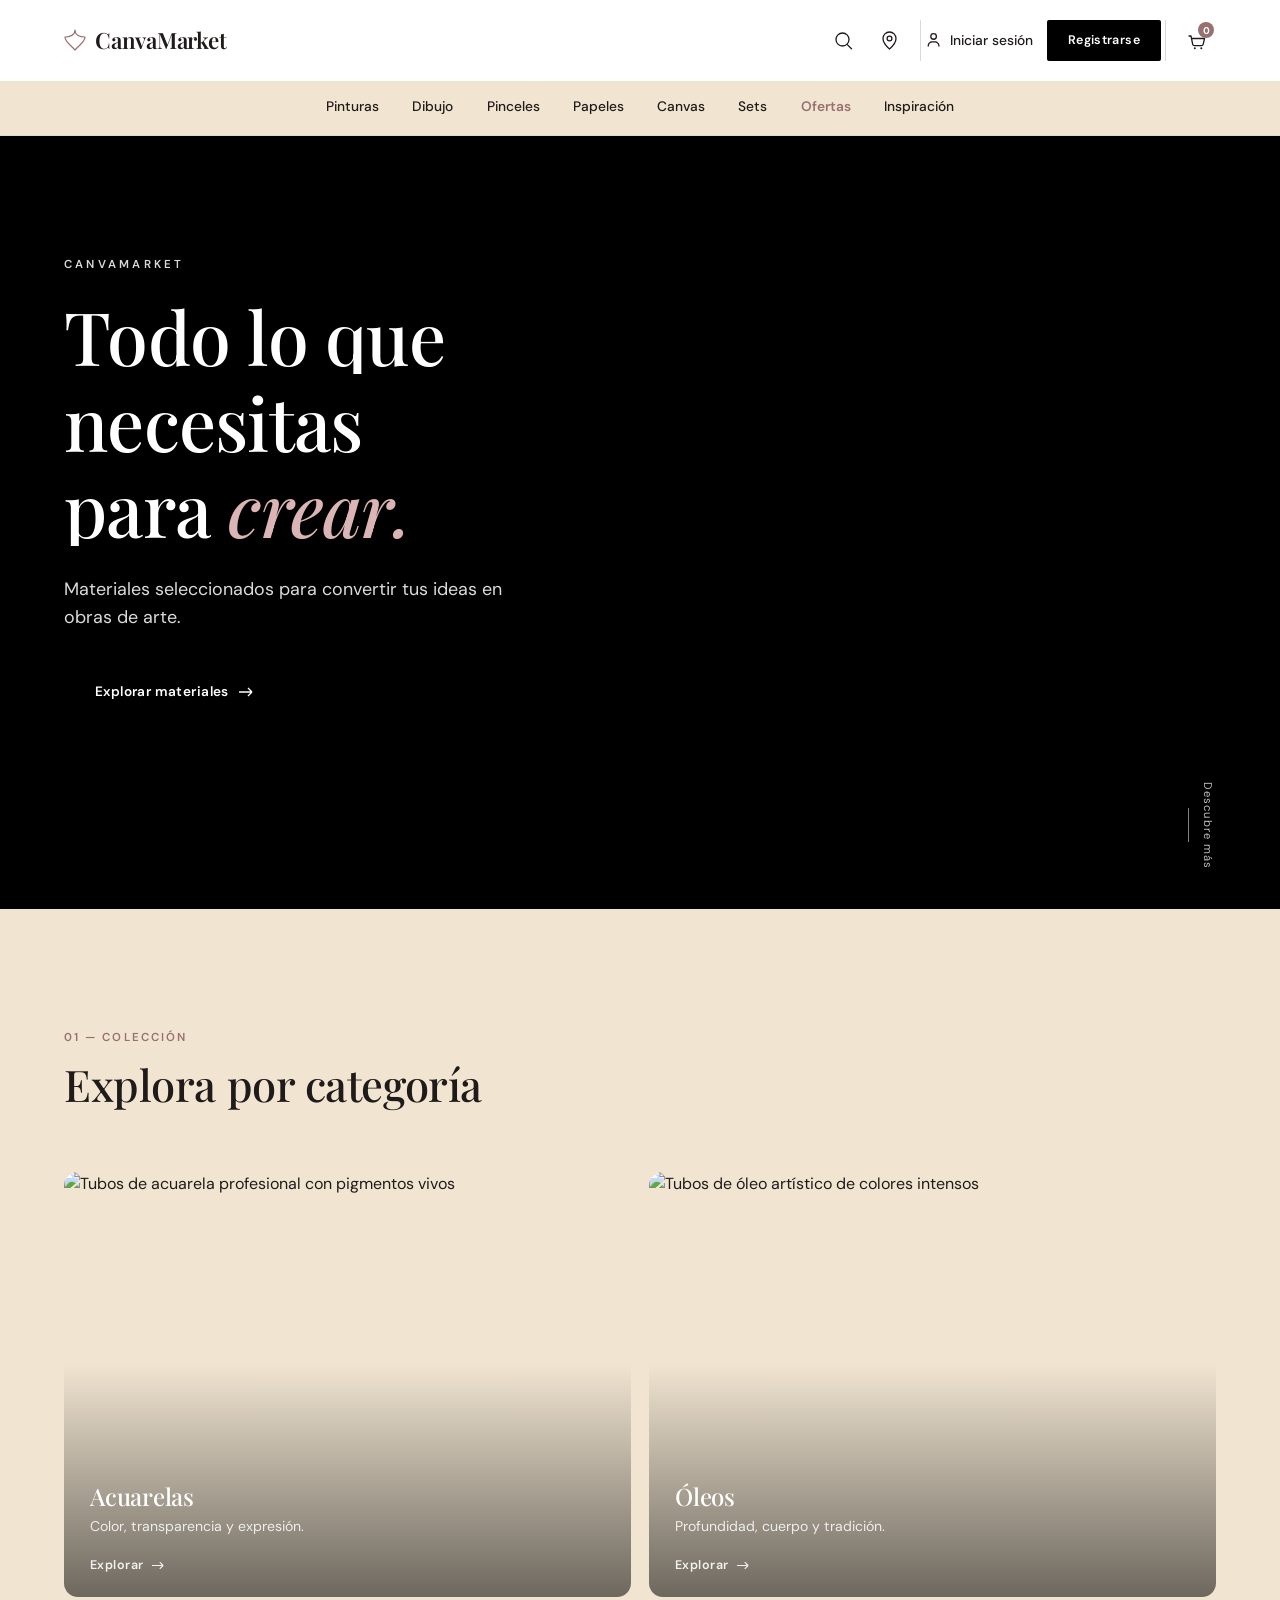
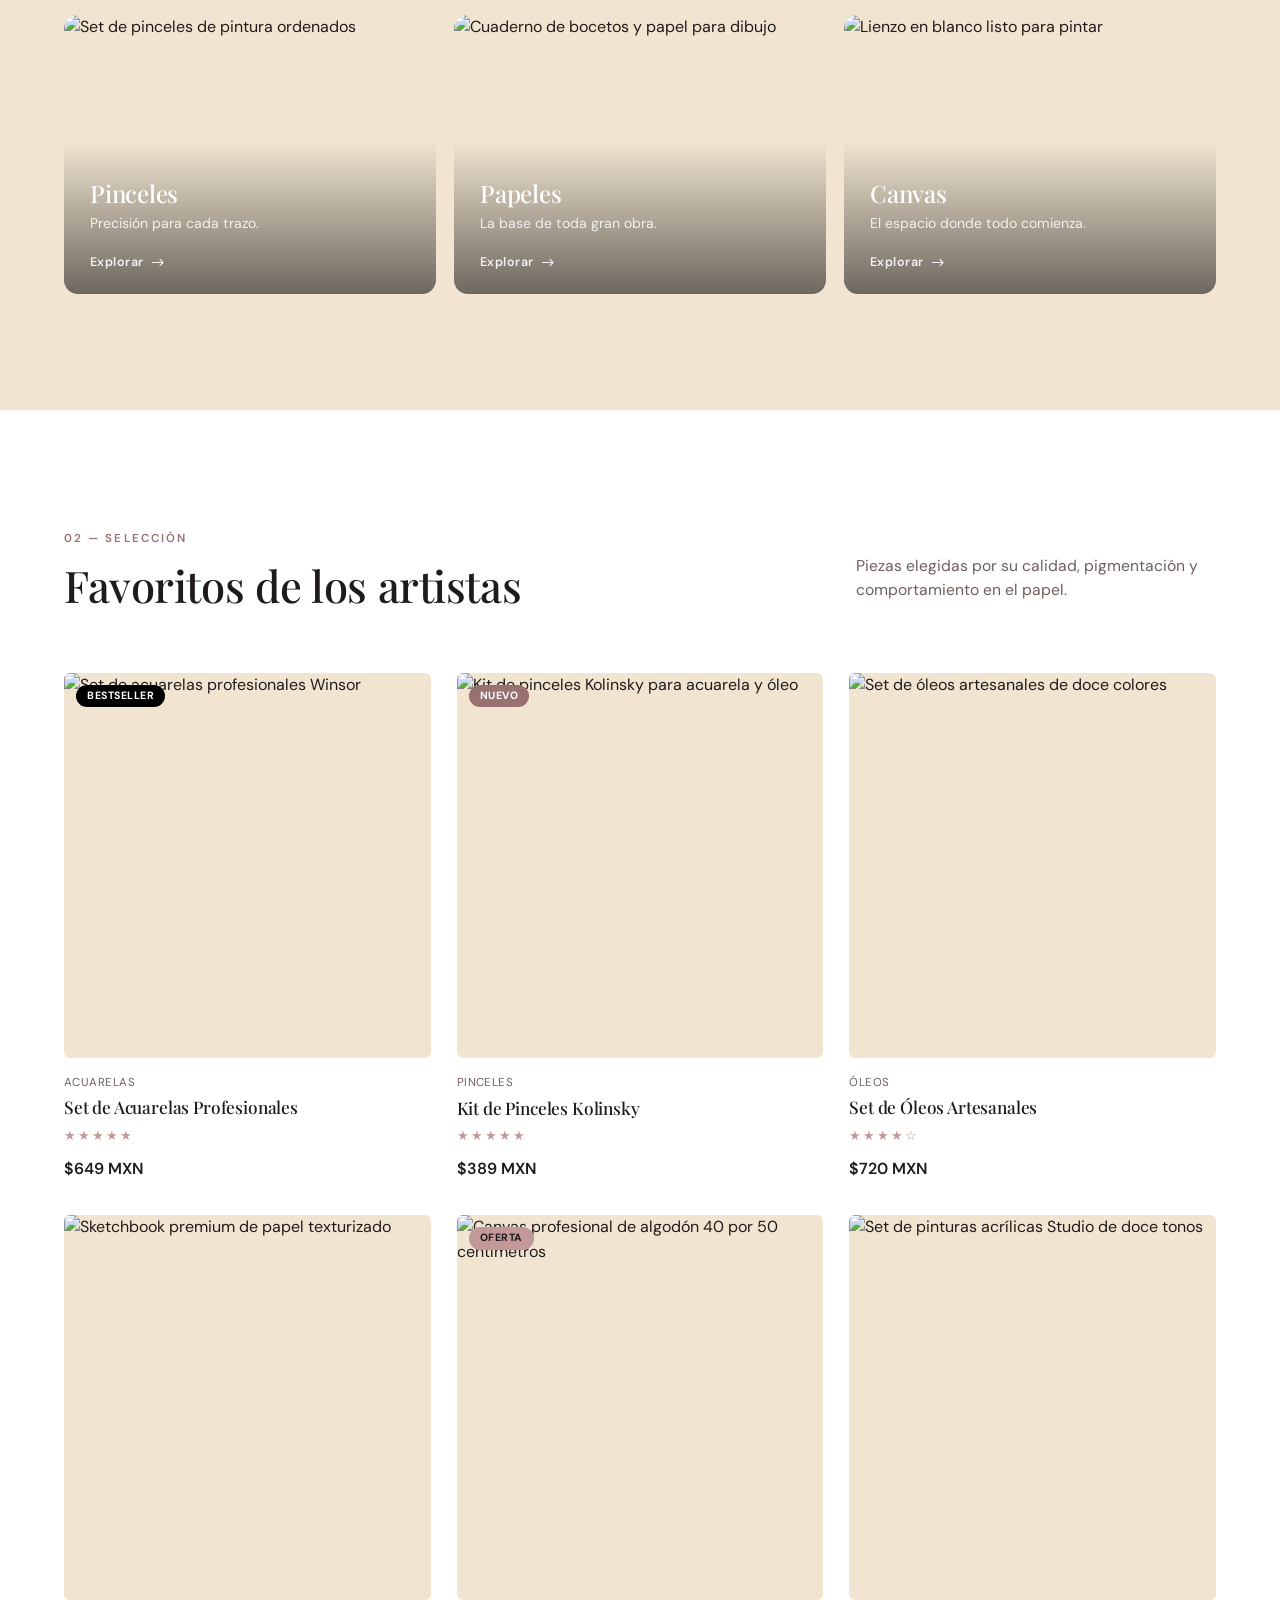
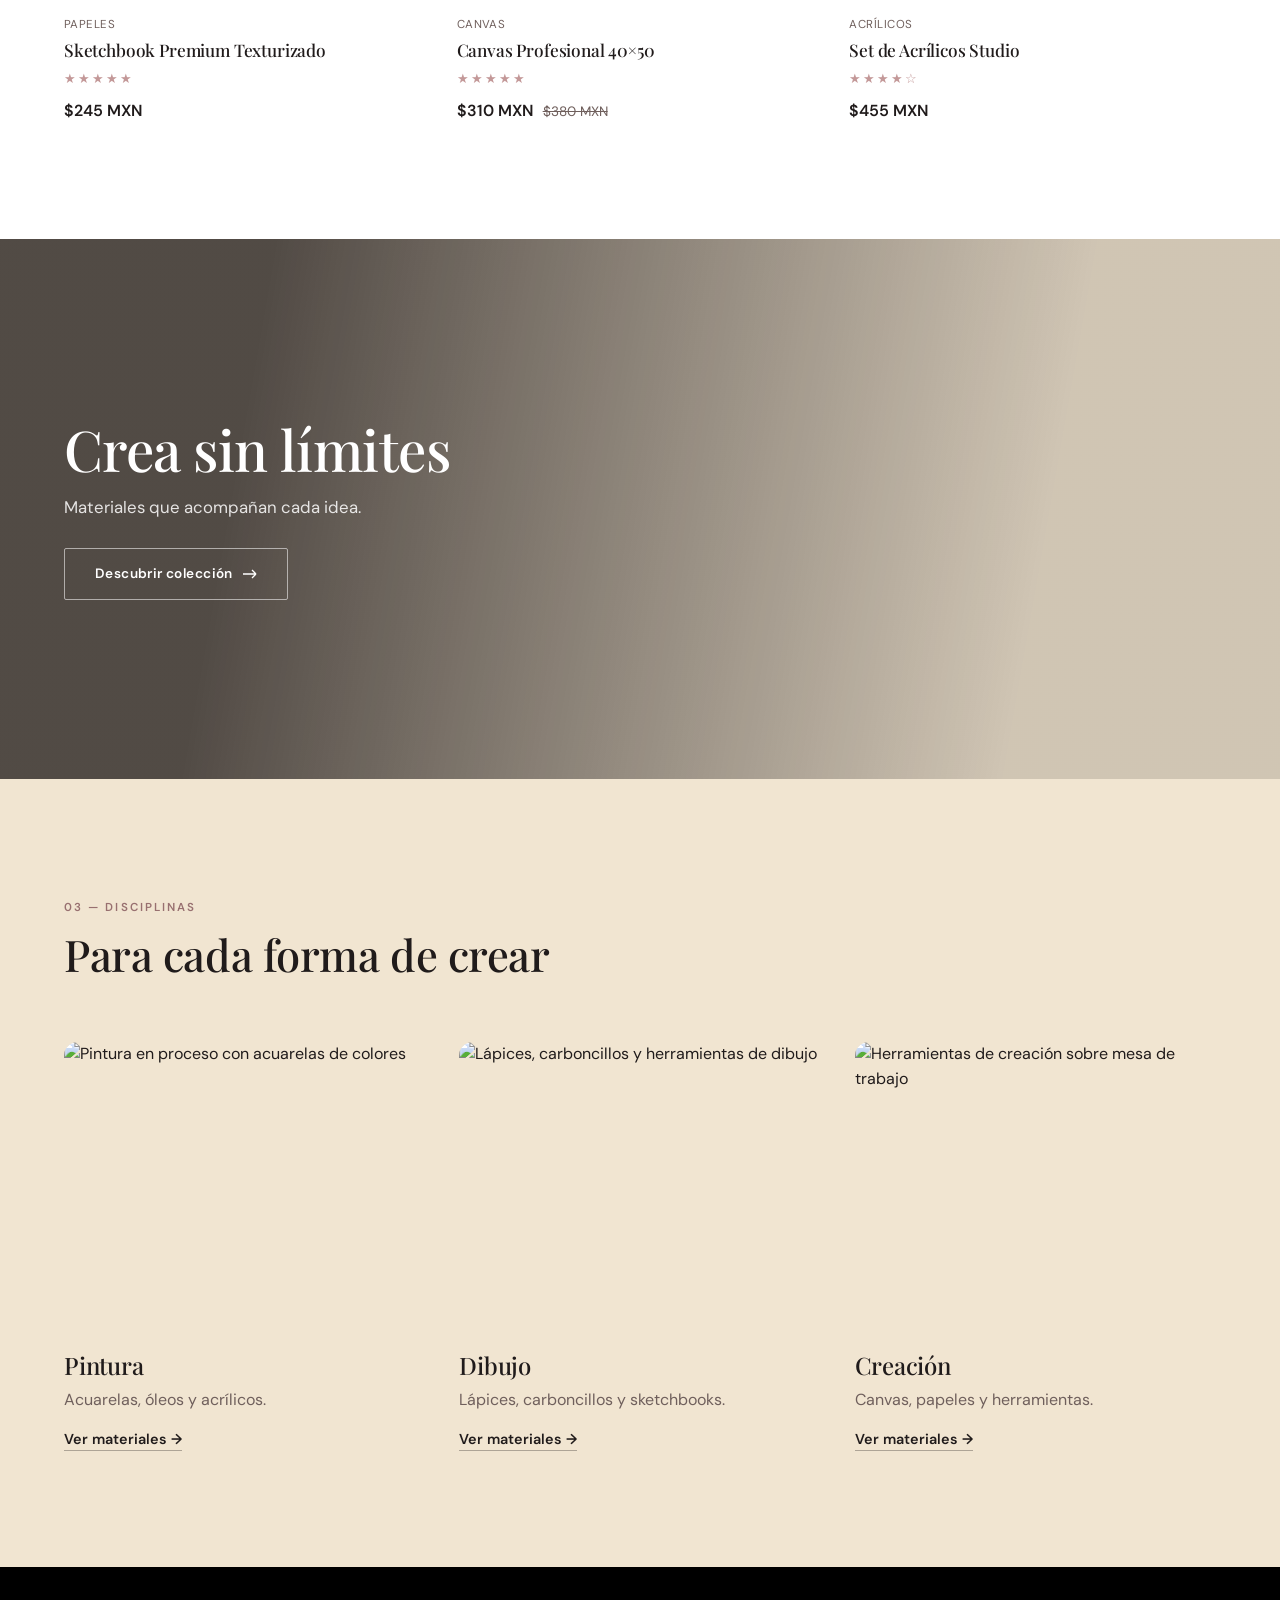
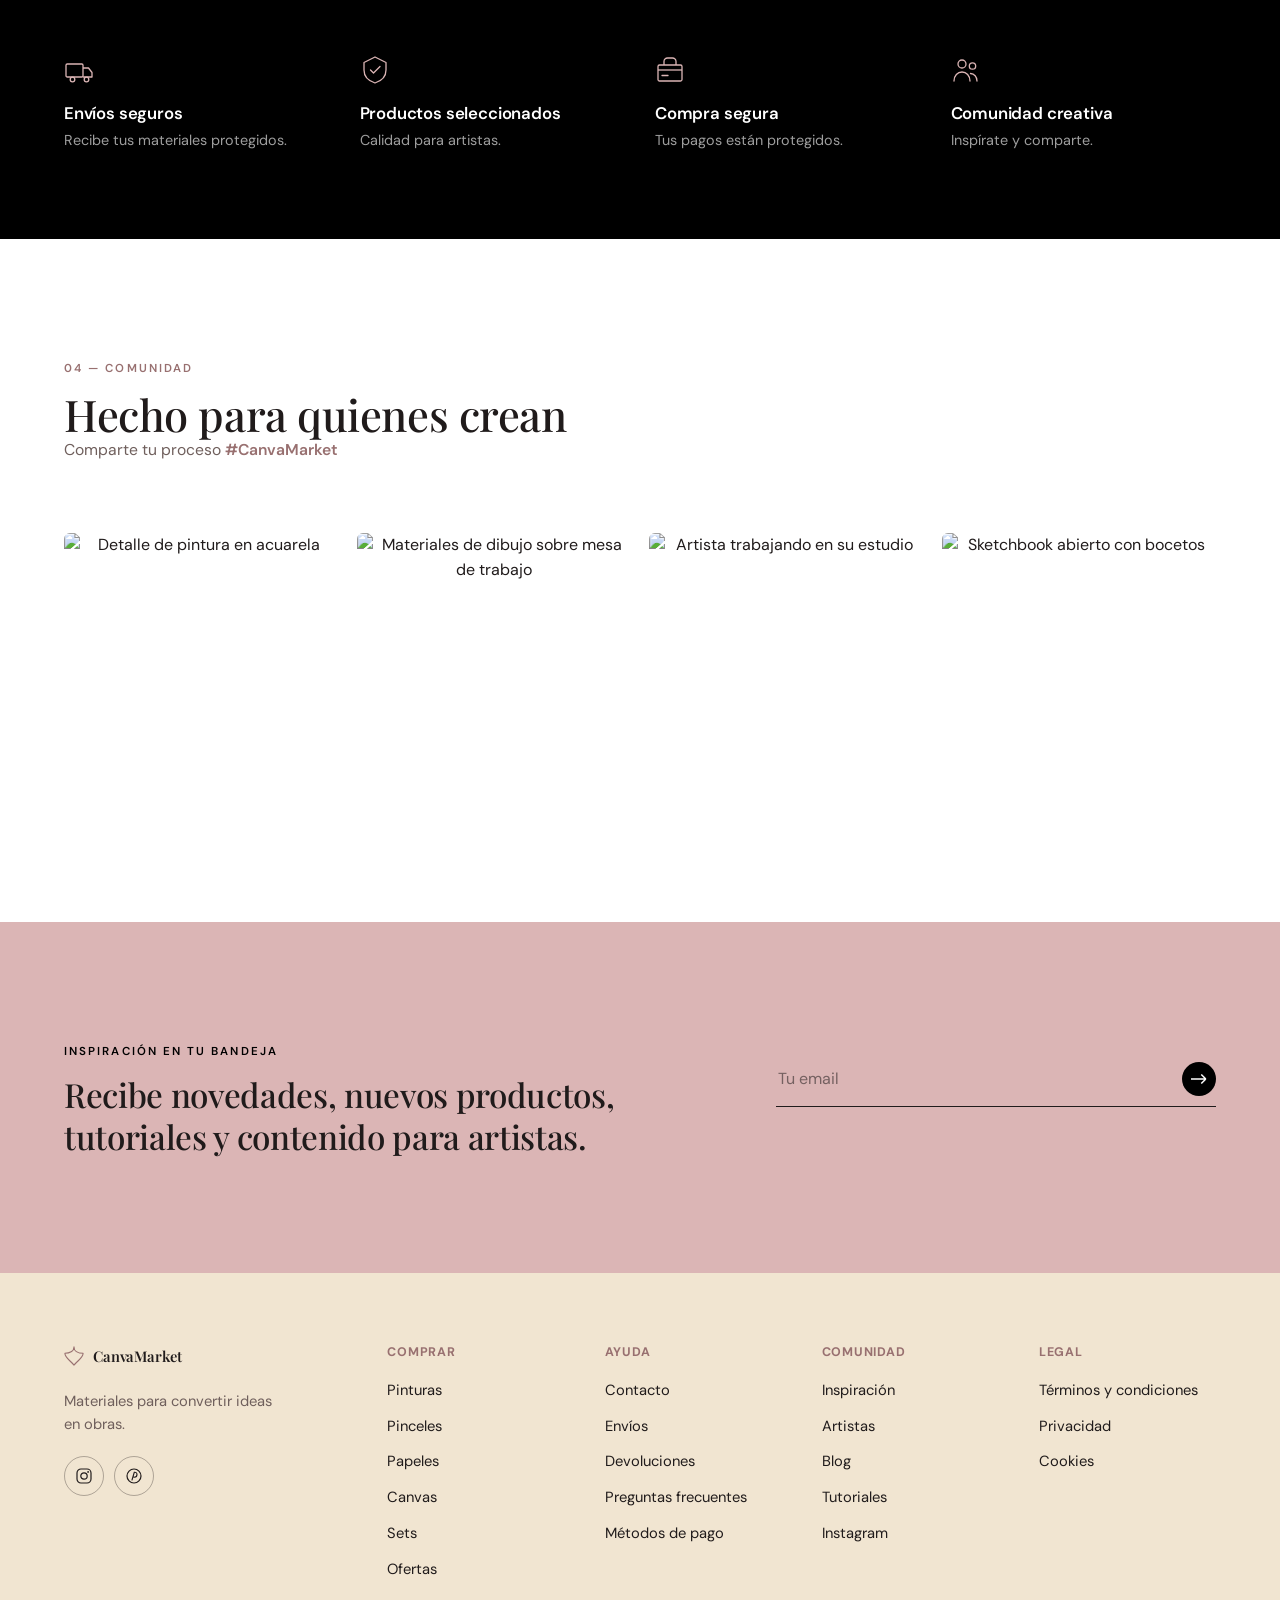
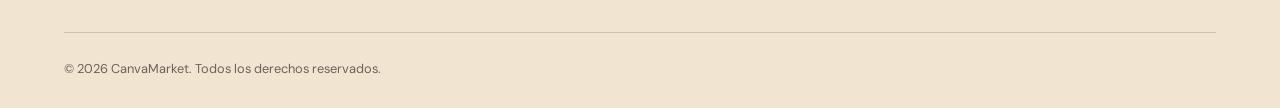
==== commit 24edb6e8: "sqlp2" ====
--- a/templates/html/index.html
+++ b/templates/html/index.html
@@ -44,7 +44,18 @@
         <button class="icon-btn icon-btn--desktop-only" aria-label="Tiendas cercanas">
           <svg width="19" height="19" viewBox="0 0 19 19" fill="none" xmlns="http://www.w3.org/2000/svg" aria-hidden="true"><path d="M9.5 18C9.5 18 16 12.4 16 7.5C16 3.9 13.1 1 9.5 1C5.9 1 3 3.9 3 7.5C3 12.4 9.5 18 9.5 18Z" stroke="currentColor" stroke-width="1.3"/><circle cx="9.5" cy="7.5" r="2.4" stroke="currentColor" stroke-width="1.3"/></svg>
         </button>
-        <button class="icon-btn" aria-label="Mi cuenta">
+
+        <div class="auth-actions">
+          <button type="button" class="auth-link" data-bs-toggle="modal" data-bs-target="#authModal" data-auth-target="login">
+            <i class="fa-regular fa-user" aria-hidden="true"></i>
+            <span>Iniciar sesión</span>
+          </button>
+          <button type="button" class="btn btn--primary btn--sm" data-bs-toggle="modal" data-bs-target="#authModal" data-auth-target="register">
+            Registrarse
+          </button>
+        </div>
+
+        <button class="icon-btn icon-btn--account-mobile" aria-label="Mi cuenta" data-bs-toggle="modal" data-bs-target="#authModal" data-auth-target="login">
           <svg width="19" height="19" viewBox="0 0 19 19" fill="none" xmlns="http://www.w3.org/2000/svg" aria-hidden="true"><circle cx="9.5" cy="5.8" r="3.3" stroke="currentColor" stroke-width="1.3"/><path d="M2.5 17.5C2.5 13.6 5.6 11 9.5 11C13.4 11 16.5 13.6 16.5 17.5" stroke="currentColor" stroke-width="1.3" stroke-linecap="round"/></svg>
         </button>
         <button class="icon-btn icon-btn--cart" id="cartBtn" aria-label="Carrito de compras, 0 productos">
@@ -103,8 +114,11 @@
     <li><a href="#productos">Ofertas</a></li>
     <li><a href="#comunidad">Inspiración</a></li>
   </ul>
+  <div class="mobile-nav__auth">
+    <button type="button" class="btn btn--outline-dark" data-bs-toggle="modal" data-bs-target="#authModal" data-auth-target="login">Iniciar sesión</button>
+    <button type="button" class="btn btn--primary" data-bs-toggle="modal" data-bs-target="#authModal" data-auth-target="register">Registrarse</button>
+  </div>
   <div class="mobile-nav__footer">
-    <a href="#" class="icon-text-link">Mi cuenta</a>
     <a href="#" class="icon-text-link">Tiendas</a>
   </div>
 </div>
@@ -538,6 +552,113 @@
   </div>
 </footer>
 
+<!-- ============ AUTH MODAL (LOGIN / REGISTER) ============ -->
+<div class="modal fade auth-modal" id="authModal" tabindex="-1" aria-labelledby="authModalLabel" aria-hidden="true">
+  <div class="modal-dialog modal-dialog-centered">
+    <div class="modal-content">
+
+      <button type="button" class="auth-modal__close" data-bs-dismiss="modal" aria-label="Cerrar">
+        <i class="fa-solid fa-xmark" aria-hidden="true"></i>
+      </button>
+
+      <div class="auth-modal__media" aria-hidden="true">
+        <img src="https://images.unsplash.com/photo-1513364776144-60967b0f800f?q=80&w=900&auto=format&fit=crop" alt="">
+        <div class="auth-modal__media-overlay"></div>
+        <div class="auth-modal__media-text">
+          <span class="logo__mark">
+            <svg width="26" height="26" viewBox="0 0 22 22" fill="none" xmlns="http://www.w3.org/2000/svg"><path d="M11 1C11 6 6 8 1 8C1 13 6 15 11 21C16 15 21 13 21 8C16 8 11 6 11 1Z" stroke="currentColor" stroke-width="1.1" stroke-linejoin="round"/></svg>
+          </span>
+          <p>Materiales seleccionados para convertir tus ideas en obras de arte.</p>
+        </div>
+      </div>
+
+      <div class="auth-modal__body">
+        <div class="auth-modal__header">
+          <span class="section-eyebrow">Bienvenido</span>
+          <h2 id="authModalLabel" class="auth-modal__title">Tu cuenta CanvaMarket</h2>
+        </div>
+
+        <div class="auth-tabs" id="authTabs" data-active="login" role="tablist">
+          <button type="button" class="auth-tab is-active" data-auth-tab="login" role="tab" aria-selected="true">Iniciar sesión</button>
+          <button type="button" class="auth-tab" data-auth-tab="register" role="tab" aria-selected="false">Registrarse</button>
+          <span class="auth-tabs__indicator" aria-hidden="true"></span>
+        </div>
+
+        <div class="auth-panels">
+
+          <!-- LOGIN -->
+          <form class="auth-panel is-active" data-auth-panel="login" novalidate>
+            <div class="form-field">
+              <i class="fa-regular fa-envelope form-field__icon" aria-hidden="true"></i>
+              <label for="loginEmail" class="visually-hidden">Correo electrónico</label>
+              <input type="email" id="loginEmail" placeholder="Correo electrónico" autocomplete="email" required>
+            </div>
+            <div class="form-field">
+              <i class="fa-solid fa-lock form-field__icon" aria-hidden="true"></i>
+              <label for="loginPassword" class="visually-hidden">Contraseña</label>
+              <input type="password" id="loginPassword" placeholder="Contraseña" autocomplete="current-password" required>
+              <button type="button" class="form-field__toggle" data-toggle-password aria-label="Mostrar contraseña">
+                <i class="fa-regular fa-eye" aria-hidden="true"></i>
+              </button>
+            </div>
+
+            <div class="auth-panel__row">
+              <label class="auth-checkbox">
+                <input type="checkbox" name="remember">
+                <span>Recordarme</span>
+              </label>
+              <a href="#" class="text-link text-link--small">¿Olvidaste tu contraseña?</a>
+            </div>
+
+            <button type="submit" class="btn btn--primary auth-submit">Iniciar sesión</button>
+
+            <div class="auth-divider"><span>o continúa con</span></div>
+            <div class="auth-social">
+              <button type="button" class="auth-social__btn" aria-label="Continuar con Google"><i class="fa-brands fa-google" aria-hidden="true"></i></button>
+              <button type="button" class="auth-social__btn" aria-label="Continuar con Apple"><i class="fa-brands fa-apple" aria-hidden="true"></i></button>
+              <button type="button" class="auth-social__btn" aria-label="Continuar con Facebook"><i class="fa-brands fa-facebook-f" aria-hidden="true"></i></button>
+            </div>
+
+            <p class="auth-panel__switch">¿Aún no tienes cuenta? <button type="button" data-auth-tab="register">Regístrate</button></p>
+          </form>
+
+          <!-- REGISTER -->
+          <form class="auth-panel" data-auth-panel="register" novalidate>
+            <div class="form-field">
+              <i class="fa-regular fa-user form-field__icon" aria-hidden="true"></i>
+              <label for="registerName" class="visually-hidden">Nombre completo</label>
+              <input type="text" id="registerName" placeholder="Nombre completo" autocomplete="name" required>
+            </div>
+            <div class="form-field">
+              <i class="fa-regular fa-envelope form-field__icon" aria-hidden="true"></i>
+              <label for="registerEmail" class="visually-hidden">Correo electrónico</label>
+              <input type="email" id="registerEmail" placeholder="Correo electrónico" autocomplete="email" required>
+            </div>
+            <div class="form-field">
+              <i class="fa-solid fa-lock form-field__icon" aria-hidden="true"></i>
+              <label for="registerPassword" class="visually-hidden">Contraseña</label>
+              <input type="password" id="registerPassword" placeholder="Contraseña" autocomplete="new-password" required>
+              <button type="button" class="form-field__toggle" data-toggle-password aria-label="Mostrar contraseña">
+                <i class="fa-regular fa-eye" aria-hidden="true"></i>
+              </button>
+            </div>
+
+            <label class="auth-checkbox auth-checkbox--terms">
+              <input type="checkbox" name="terms" required>
+              <span>Acepto los <a href="#">Términos y condiciones</a> y la <a href="#">Política de privacidad</a></span>
+            </label>
+
+            <button type="submit" class="btn btn--primary auth-submit">Crear cuenta</button>
+
+            <p class="auth-panel__switch">¿Ya tienes cuenta? <button type="button" data-auth-tab="login">Inicia sesión</button></p>
+          </form>
+
+        </div>
+      </div>
+    </div>
+  </div>
+</div>
+
 <!-- ============ BACK TO TOP ============ -->
 <button class="back-to-top" id="backToTop" aria-label="Volver arriba">
   <svg width="15" height="15" viewBox="0 0 15 15" fill="none" xmlns="http://www.w3.org/2000/svg" aria-hidden="true"><path d="M7.5 14V1M7.5 1L1.5 7M7.5 1L13.5 7" stroke="currentColor" stroke-width="1.4" stroke-linecap="round" stroke-linejoin="round"/></svg>
--- a/templates/html/style.css
+++ b/templates/html/style.css
@@ -891,3 +891,314 @@
   .footer-col--brand{ grid-column: span 1; }
   .newsletter__field{ flex-wrap: nowrap; }
 }
+
+/* =========================================================
+   21. AUTH ACTIONS (header) + AUTH MODAL (login / register)
+   ========================================================= */
+
+/* ---- Header auth buttons ---- */
+.auth-actions{
+  display: flex;
+  align-items: center;
+  gap: 14px;
+  margin-inline: 4px;
+  padding-inline: 4px;
+  border-inline: 1px solid var(--color-border);
+}
+
+.auth-link{
+  display: inline-flex;
+  align-items: center;
+  gap: 8px;
+  font-size: 0.86rem;
+  font-weight: 500;
+  color: var(--color-text);
+  transition: color var(--transition-fast);
+  white-space: nowrap;
+}
+.auth-link i{ font-size: 0.95rem; color: var(--color-brown); }
+.auth-link:hover{ color: var(--color-brown); }
+
+.btn--sm{ padding: 10px 20px; font-size: 0.78rem; }
+.btn--outline-dark{
+  background: transparent;
+  color: var(--color-text);
+  border: 1px solid var(--color-border-strong);
+}
+.btn--outline-dark:hover{ background: var(--color-black); color: var(--color-white); border-color: var(--color-black); }
+
+.icon-btn--account-mobile{ display: none; }
+
+.mobile-nav__auth{
+  display: flex;
+  flex-direction: column;
+  gap: 10px;
+  padding-block: 20px;
+  border-bottom: 1px solid var(--color-border);
+}
+.mobile-nav__auth .btn{ justify-content: center; width: 100%; }
+
+/* ---- Bootstrap modal: brand overrides ---- */
+.auth-modal .modal-dialog{ max-width: 860px; }
+
+.auth-modal .modal-content{
+  border: none;
+  border-radius: var(--radius-lg);
+  overflow: hidden;
+  background: var(--color-white);
+  box-shadow: 0 40px 90px rgba(32,27,27,0.28);
+  flex-direction: row;
+  position: relative;
+}
+
+.auth-modal.fade .modal-dialog{
+  transform: translateY(26px) scale(0.97);
+  transition: transform var(--transition-normal), opacity var(--transition-normal);
+}
+.auth-modal.show .modal-dialog{ transform: translateY(0) scale(1); }
+
+.auth-modal .modal-backdrop,
+.modal-backdrop.show{ background: rgba(20,15,15,0.55); opacity: 1; }
+
+.auth-modal__close{
+  position: absolute;
+  top: 18px; right: 18px;
+  z-index: 5;
+  width: 36px; height: 36px;
+  display: flex; align-items: center; justify-content: center;
+  border-radius: 50%;
+  background: rgba(255,255,255,0.85);
+  color: var(--color-text);
+  transition: background var(--transition-fast), color var(--transition-fast), transform var(--transition-fast);
+}
+.auth-modal__close:hover{ background: var(--color-black); color: var(--color-white); transform: rotate(90deg); }
+
+/* Left media panel */
+.auth-modal__media{
+  position: relative;
+  flex: 0 0 38%;
+  display: none;
+  overflow: hidden;
+}
+.auth-modal__media img{
+  width: 100%; height: 100%;
+  object-fit: cover;
+  position: absolute; inset: 0;
+}
+.auth-modal__media-overlay{
+  position: absolute; inset: 0;
+  background: linear-gradient(200deg, rgba(20,15,15,0.15) 10%, rgba(20,15,15,0.78) 100%);
+}
+.auth-modal__media-text{
+  position: relative;
+  z-index: 2;
+  height: 100%;
+  display: flex;
+  flex-direction: column;
+  justify-content: flex-end;
+  padding: 32px;
+  color: var(--color-white);
+}
+.auth-modal__media-text .logo__mark{ color: var(--color-pink); margin-bottom: 14px; }
+.auth-modal__media-text p{
+  font-family: var(--font-display);
+  font-size: 1.3rem;
+  line-height: 1.3;
+  color: var(--color-white);
+}
+
+/* Right form panel */
+.auth-modal__body{
+  flex: 1;
+  padding: clamp(32px, 4vw, 48px);
+  max-height: 88vh;
+  overflow-y: auto;
+}
+
+.auth-modal__header{ margin-bottom: 22px; }
+.auth-modal__header .section-eyebrow{ margin-bottom: 8px; }
+.auth-modal__title{ font-size: clamp(1.4rem, 2.4vw, 1.7rem); }
+
+/* Tabs */
+.auth-tabs{
+  position: relative;
+  display: grid;
+  grid-template-columns: 1fr 1fr;
+  background: var(--color-cream);
+  border-radius: 999px;
+  padding: 4px;
+  margin-bottom: 28px;
+}
+.auth-tab{
+  position: relative;
+  z-index: 2;
+  padding: 11px 10px;
+  text-align: center;
+  font-size: 0.82rem;
+  font-weight: 600;
+  border-radius: 999px;
+  color: var(--color-muted);
+  transition: color var(--transition-fast);
+}
+.auth-tab.is-active{ color: var(--color-white); }
+.auth-tabs__indicator{
+  position: absolute;
+  top: 4px; left: 4px;
+  width: calc(50% - 4px);
+  height: calc(100% - 8px);
+  border-radius: 999px;
+  background: var(--color-black);
+  transition: transform var(--transition-normal);
+  z-index: 1;
+}
+.auth-tabs[data-active="register"] .auth-tabs__indicator{
+  transform: translateX(100%);
+}
+
+/* Panels */
+.auth-panels{ position: relative; }
+.auth-panel{
+  display: none;
+  flex-direction: column;
+  gap: 16px;
+  animation: authPanelIn var(--transition-normal) both;
+}
+.auth-panel.is-active{ display: flex; }
+
+@keyframes authPanelIn{
+  from{ opacity: 0; transform: translateY(10px); }
+  to{ opacity: 1; transform: translateY(0); }
+}
+
+.form-field{
+  position: relative;
+  display: flex;
+  align-items: center;
+  border: 1px solid var(--color-border-strong);
+  border-radius: var(--radius-sm);
+  padding-inline: 16px;
+  transition: border-color var(--transition-fast), box-shadow var(--transition-fast);
+}
+.form-field:focus-within{
+  border-color: var(--color-brown);
+  box-shadow: 0 0 0 3px rgba(152,112,112,0.14);
+}
+.form-field__icon{
+  font-size: 0.9rem;
+  color: var(--color-muted);
+  margin-right: 12px;
+  flex-shrink: 0;
+}
+.form-field input{
+  flex: 1;
+  padding-block: 14px;
+  font-size: 0.94rem;
+  color: var(--color-text);
+  background: transparent;
+}
+.form-field input::placeholder{ color: var(--color-muted); }
+.form-field__toggle{
+  color: var(--color-muted);
+  padding: 6px;
+  margin-left: 6px;
+  transition: color var(--transition-fast);
+}
+.form-field__toggle:hover{ color: var(--color-text); }
+
+.auth-panel__row{
+  display: flex;
+  align-items: center;
+  justify-content: space-between;
+  flex-wrap: wrap;
+  gap: 10px;
+}
+
+.auth-checkbox{
+  display: flex;
+  align-items: flex-start;
+  gap: 9px;
+  font-size: 0.82rem;
+  color: var(--color-muted);
+  cursor: pointer;
+}
+.auth-checkbox input{
+  width: 16px; height: 16px;
+  margin-top: 1px;
+  accent-color: var(--color-black);
+  flex-shrink: 0;
+}
+.auth-checkbox a{ color: var(--color-text); font-weight: 600; text-decoration: underline; text-underline-offset: 2px; }
+.auth-checkbox--terms{ font-size: 0.8rem; line-height: 1.45; }
+
+.text-link--small{ font-size: 0.8rem; border-bottom-width: 1px; }
+
+.auth-submit{
+  width: 100%;
+  justify-content: center;
+  margin-top: 4px;
+}
+
+.auth-divider{
+  position: relative;
+  text-align: center;
+  margin-block: 4px;
+}
+.auth-divider::before{
+  content: "";
+  position: absolute;
+  top: 50%; left: 0; right: 0;
+  height: 1px;
+  background: var(--color-border);
+}
+.auth-divider span{
+  position: relative;
+  z-index: 2;
+  background: var(--color-white);
+  padding-inline: 12px;
+  font-size: 0.76rem;
+  color: var(--color-muted);
+}
+
+.auth-social{
+  display: grid;
+  grid-template-columns: repeat(3, 1fr);
+  gap: 10px;
+}
+.auth-social__btn{
+  height: 44px;
+  border: 1px solid var(--color-border-strong);
+  border-radius: var(--radius-sm);
+  display: flex; align-items: center; justify-content: center;
+  color: var(--color-text);
+  transition: background var(--transition-fast), color var(--transition-fast), border-color var(--transition-fast);
+}
+.auth-social__btn:hover{ background: var(--color-black); color: var(--color-white); border-color: var(--color-black); }
+
+.auth-panel__switch{
+  text-align: center;
+  font-size: 0.84rem;
+  color: var(--color-muted);
+  margin-top: 4px;
+}
+.auth-panel__switch button{
+  font-weight: 700;
+  color: var(--color-brown);
+  text-decoration: underline;
+  text-underline-offset: 2px;
+}
+
+/* ---- Responsive ---- */
+@media (min-width: 900px){
+  .auth-modal__media{ display: block; }
+}
+
+@media (max-width: 860px){
+  .auth-actions{ display: none; }
+  .icon-btn--account-mobile{ display: inline-flex; }
+}
+
+@media (max-width: 560px){
+  .auth-modal .modal-dialog{ margin: 14px; }
+  .auth-modal__body{ padding: 28px 22px; }
+  .auth-social{ grid-template-columns: repeat(3, 1fr); }
+}
